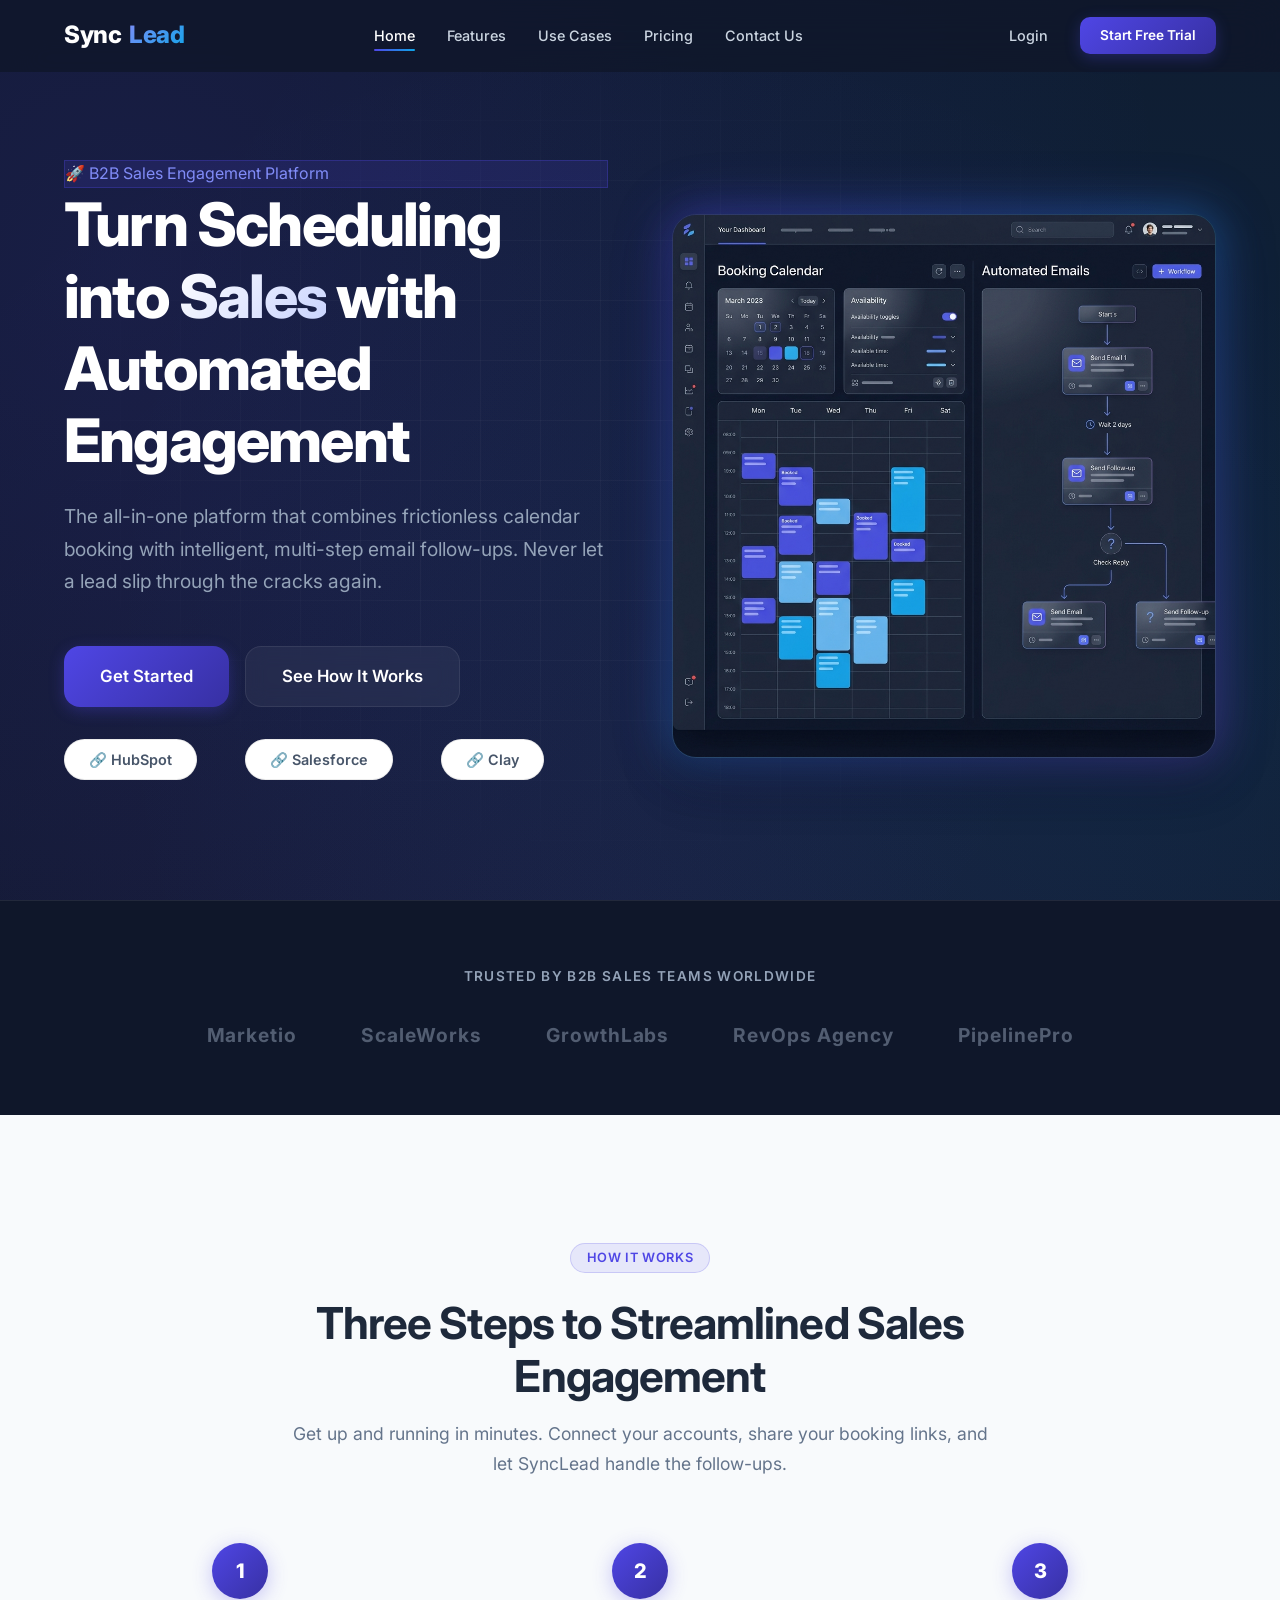
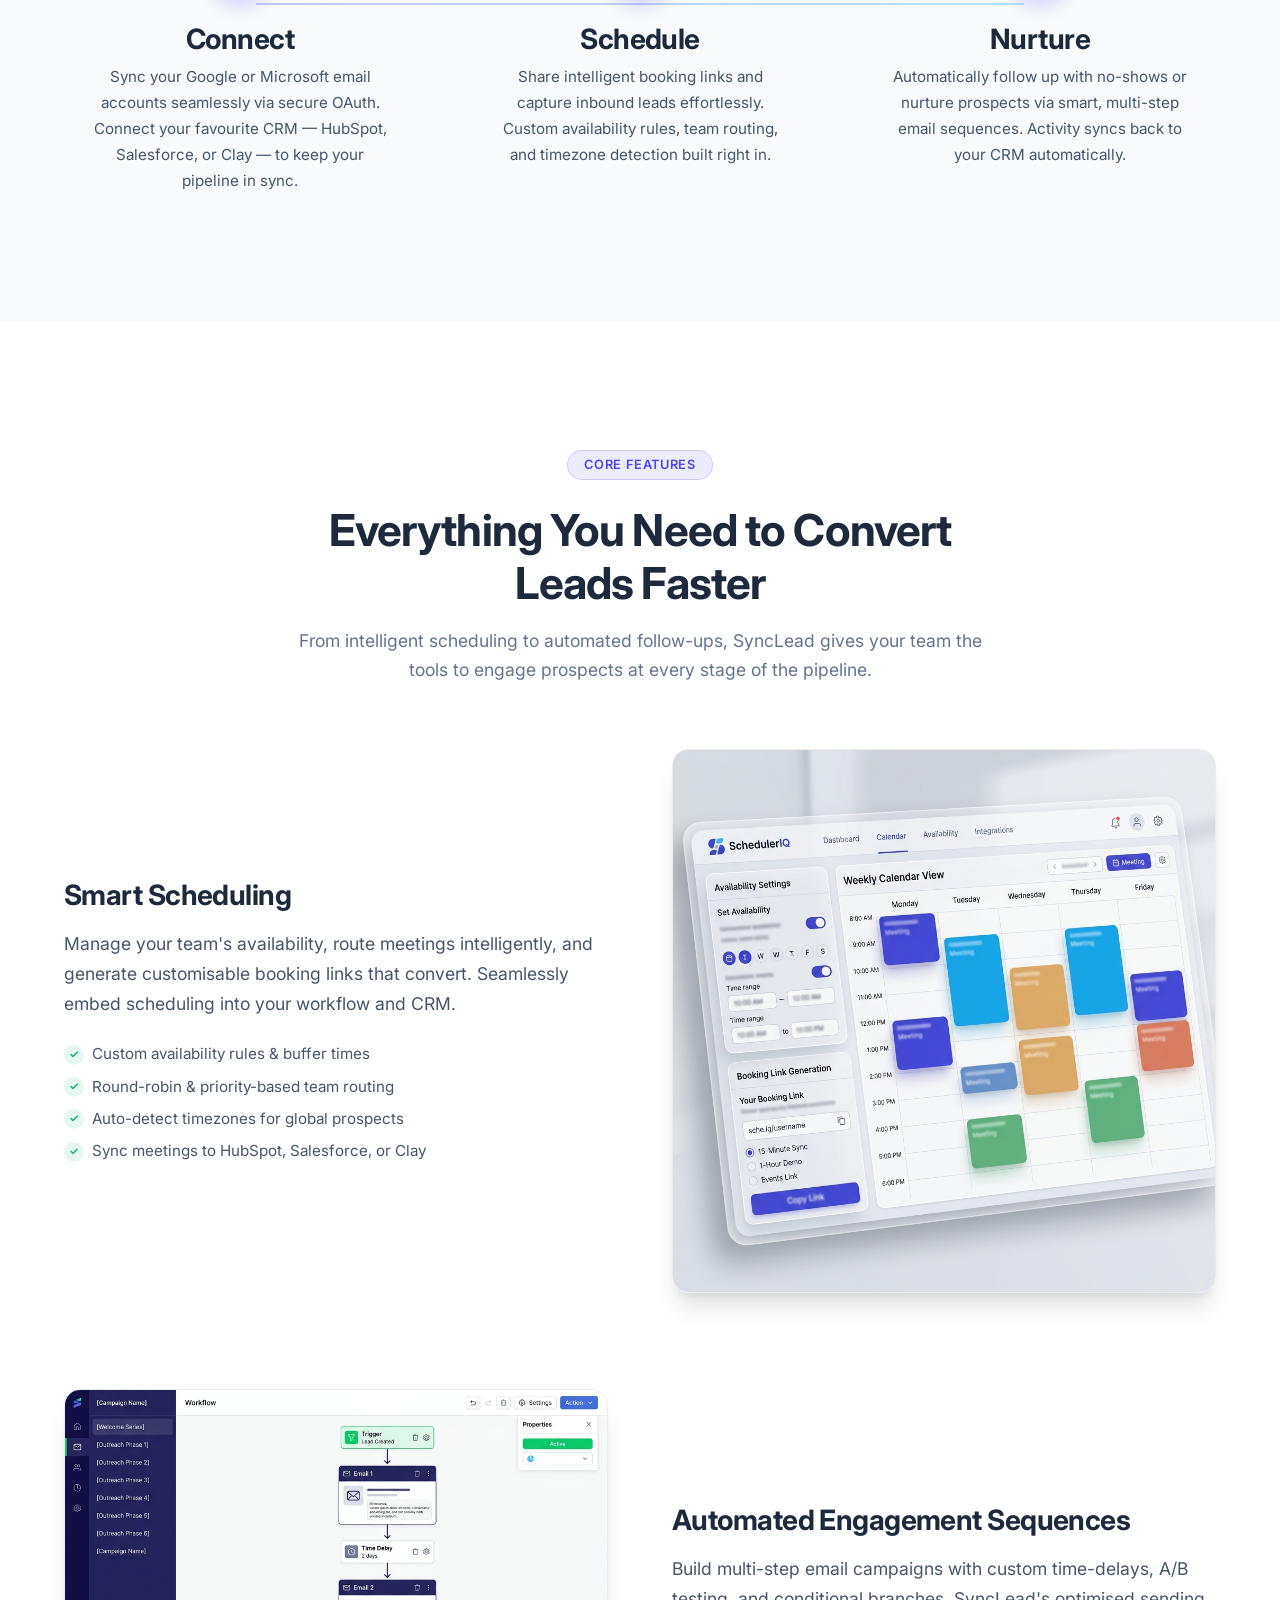
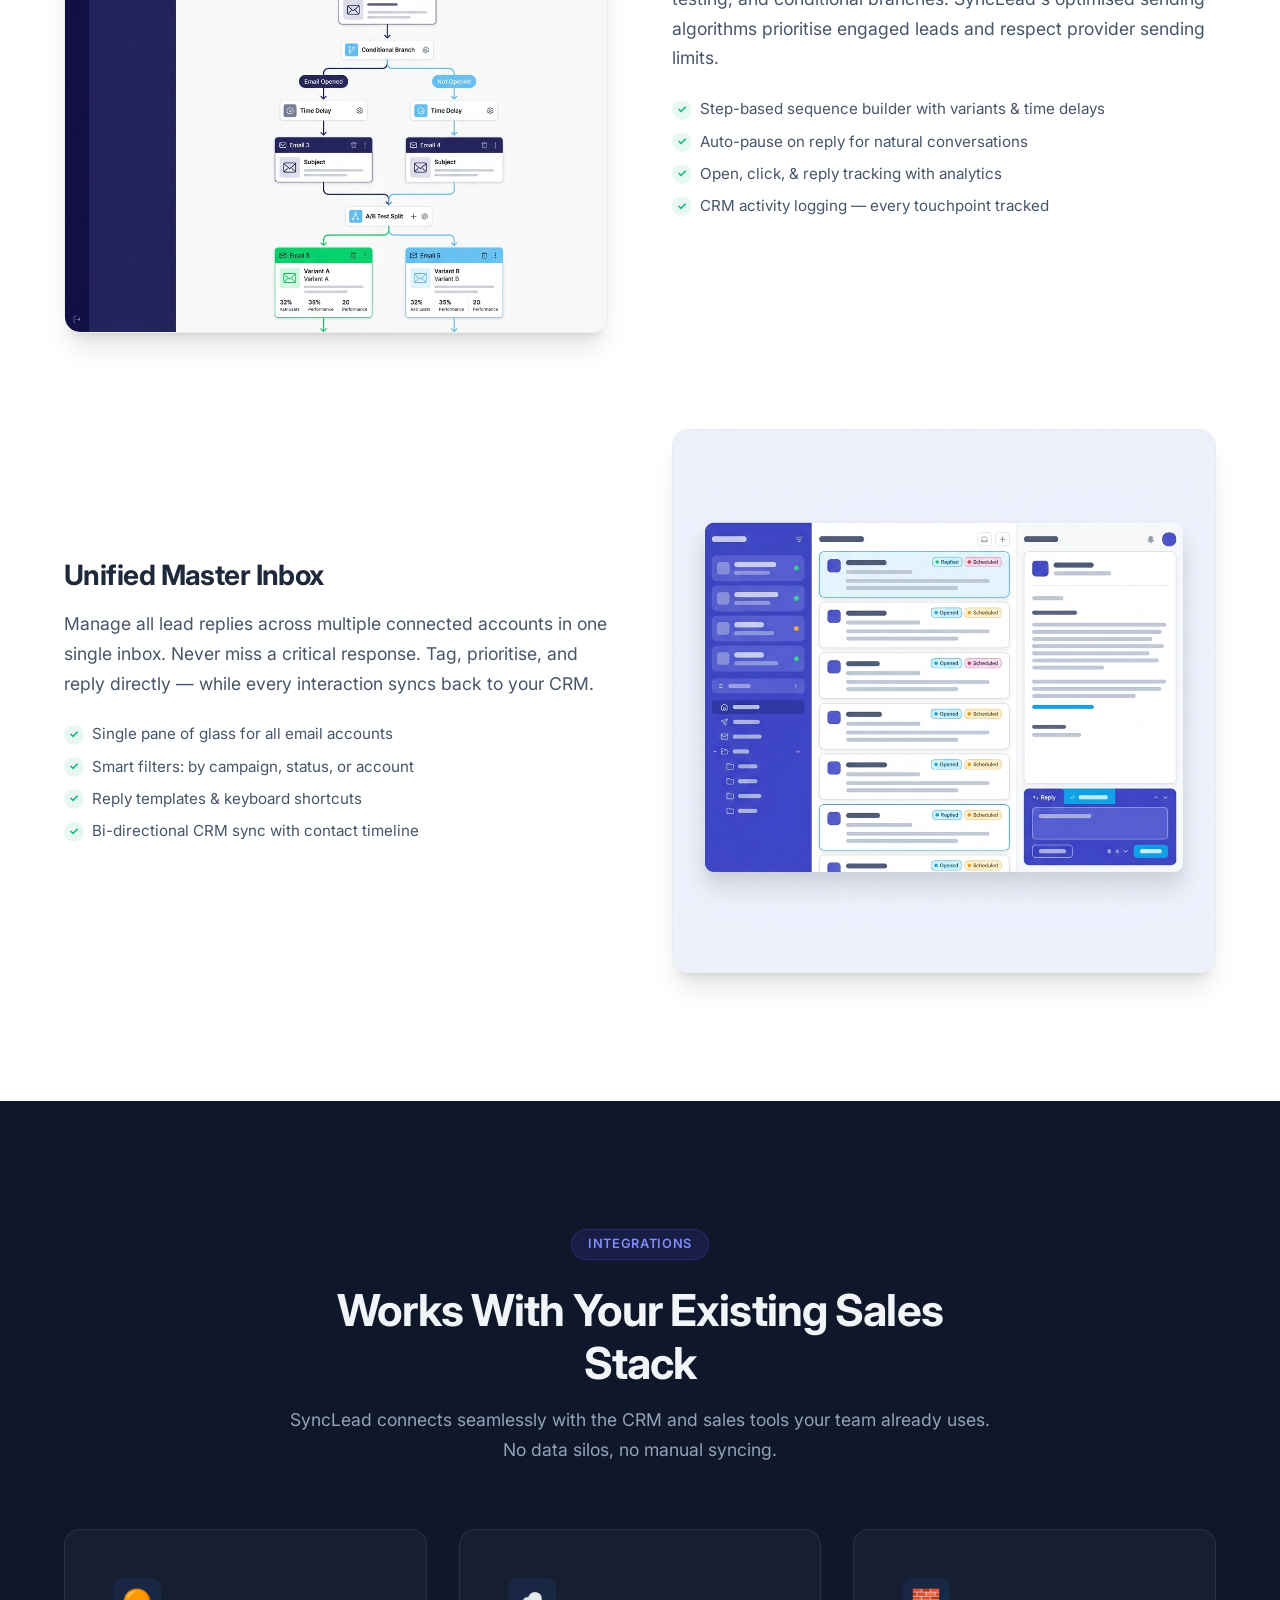
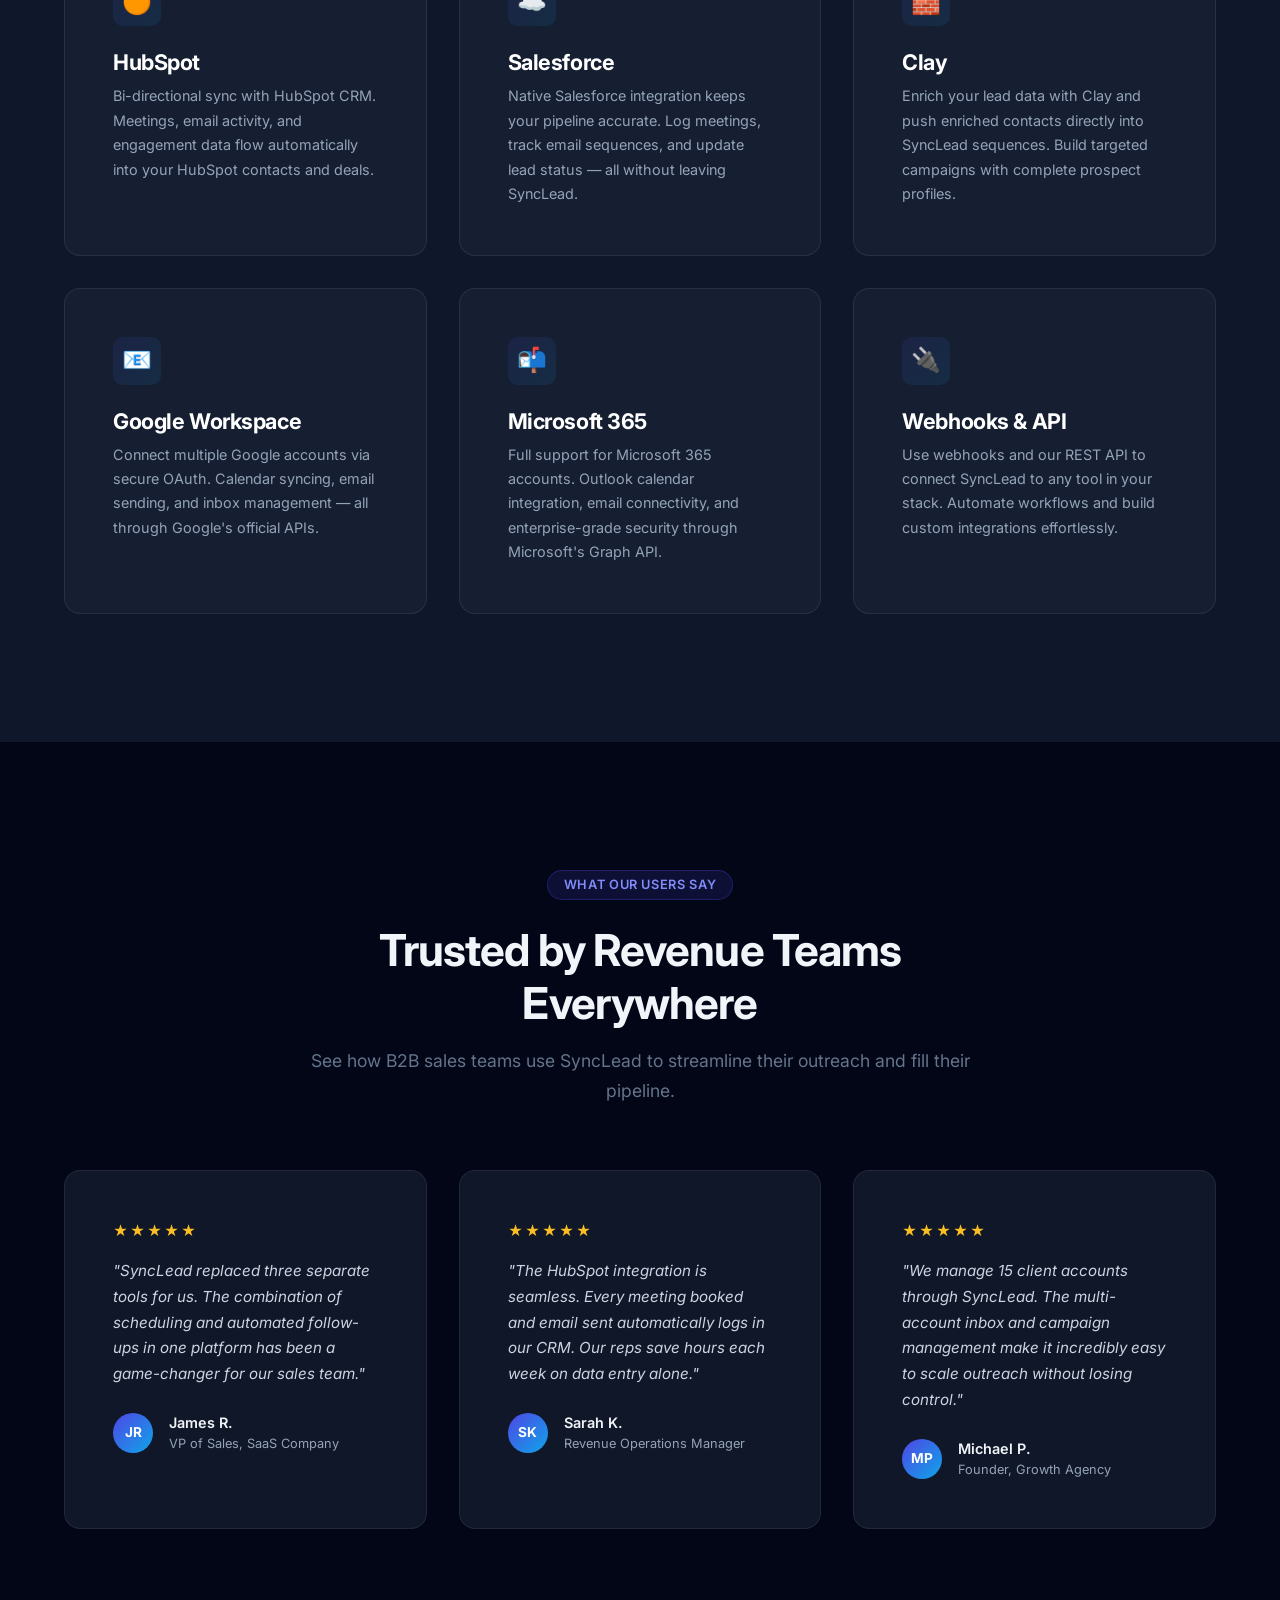
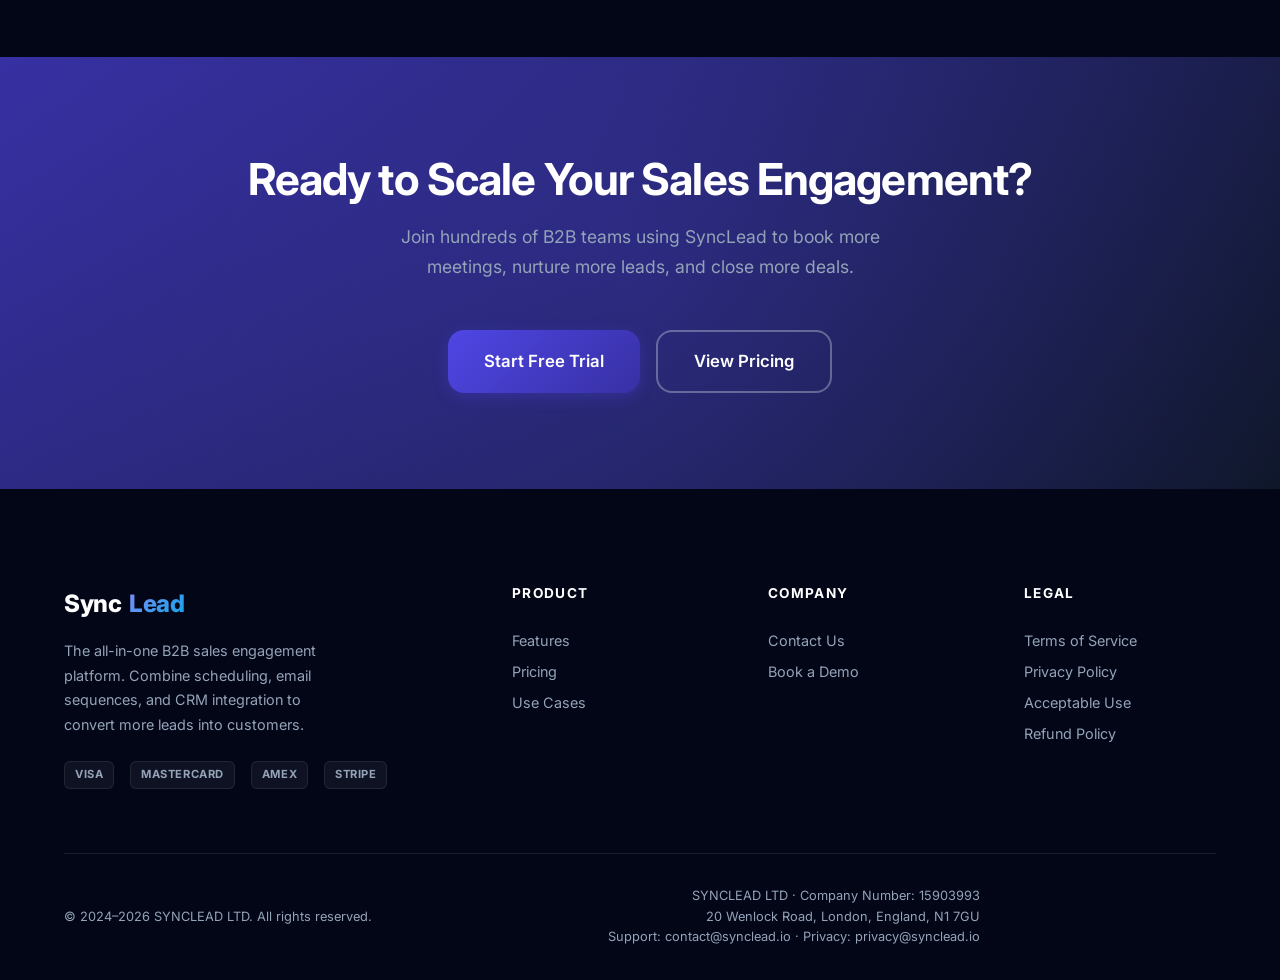
==== index.html @ 943e2d4a "Initial commit: Synclead website" ====
<!DOCTYPE html>
<html lang="en">
<head>
  <meta charset="UTF-8">
  <meta name="viewport" content="width=device-width, initial-scale=1.0">
  <title>SyncLead — Turn Scheduling into Sales with Automated Engagement</title>
  <meta name="description" content="The all-in-one B2B sales engagement platform that combines frictionless calendar booking with intelligent, multi-step email follow-ups. Integrates with HubSpot, Salesforce, and Clay.">
  <meta name="keywords" content="sales engagement, calendar scheduling, email sequences, CRM integration, B2B sales, lead nurturing, HubSpot, Salesforce, Clay">
  <meta name="author" content="SYNCLEAD LTD">
  <meta property="og:title" content="SyncLead — Turn Scheduling into Sales">
  <meta property="og:description" content="Combine frictionless calendar booking with intelligent, multi-step email follow-ups. Never let a lead slip through the cracks.">
  <meta property="og:type" content="website">
  <meta property="og:url" content="https://synclead.io">
  <link rel="canonical" href="https://synclead.io">
  <link rel="stylesheet" href="css/index.css">
</head>
<body>

  <!-- ═══════════════════ Navigation ═══════════════════ -->
  <nav class="navbar" id="navbar">
    <div class="container">
      <a href="index.html" class="nav-logo">Sync<span>Lead</span></a>

      <div class="nav-links" id="nav-links">
        <a href="index.html" class="active">Home</a>
        <a href="features/index.html">Features</a>
        <a href="use-cases/index.html">Use Cases</a>
        <a href="pricing/index.html">Pricing</a>
        <a href="contact/index.html">Contact Us</a>
      </div>

      <div class="nav-actions" id="nav-actions">
        <a href="https://calendly.com/mubashar_ali/mubashar" class="btn-login">Login</a>
        <a href="https://calendly.com/mubashar_ali/mubashar" class="btn btn-primary btn-sm">Start Free Trial</a>
      </div>

      <button class="nav-toggle" id="nav-toggle" aria-label="Toggle navigation">
        <span></span><span></span><span></span>
      </button>
    </div>
  </nav>

  <!-- ═══════════════════ Hero Section ═══════════════════ -->
  <section class="hero" id="hero">
    <div class="hero-bg">
      <div class="hero-grid"></div>
    </div>
    <div class="container">
      <div class="hero-content">
        <div class="hero-text">
          <div class="badge badge-primary-dark">🚀 B2B Sales Engagement Platform</div>
          <h1>Turn Scheduling into <span class="text-gradient-hero">Sales</span> with Automated Engagement</h1>
          <p class="hero-subtitle">The all-in-one platform that combines frictionless calendar booking with intelligent, multi-step email follow-ups. Never let a lead slip through the cracks again.</p>
          <div class="btn-group">
            <a href="https://calendly.com/mubashar_ali/mubashar" class="btn btn-primary btn-lg" id="cta-get-started">Get Started</a>
            <a href="features/index.html" class="btn btn-secondary btn-lg" id="cta-how-it-works">See How It Works</a>
          </div>
          <div class="integrations-bar" style="justify-content: flex-start; padding-top: var(--space-xl);">
            <span class="integration-badge">🔗 HubSpot</span>
            <span class="integration-badge">🔗 Salesforce</span>
            <span class="integration-badge">🔗 Clay</span>
          </div>
        </div>
        <div class="hero-image reveal">
          <img src="images/hero-dashboard.png" alt="SyncLead dashboard showing calendar scheduling and email sequence builder" width="600" height="400" loading="eager">
        </div>
      </div>
    </div>
  </section>

  <!-- ═══════════════════ Social Proof ═══════════════════ -->
  <section class="social-proof">
    <div class="container">
      <p>Trusted by B2B Sales Teams Worldwide</p>
      <div class="logo-grid">
        <span class="logo-placeholder">Marketio</span>
        <span class="logo-placeholder">ScaleWorks</span>
        <span class="logo-placeholder">GrowthLabs</span>
        <span class="logo-placeholder">RevOps Agency</span>
        <span class="logo-placeholder">PipelinePro</span>
      </div>
    </div>
  </section>

  <!-- ═══════════════════ How It Works ═══════════════════ -->
  <section class="section section-light" id="how-it-works">
    <div class="container">
      <div class="section-header reveal">
        <div class="badge badge-primary">How It Works</div>
        <h2>Three Steps to Streamlined Sales Engagement</h2>
        <p>Get up and running in minutes. Connect your accounts, share your booking links, and let SyncLead handle the follow-ups.</p>
      </div>

      <div class="steps-grid">
        <div class="step-card reveal reveal-delay-1">
          <div class="step-number">1</div>
          <h3>Connect</h3>
          <p>Sync your Google or Microsoft email accounts seamlessly via secure OAuth. Connect your favourite CRM — HubSpot, Salesforce, or Clay — to keep your pipeline in sync.</p>
        </div>
        <div class="step-card reveal reveal-delay-2">
          <div class="step-number">2</div>
          <h3>Schedule</h3>
          <p>Share intelligent booking links and capture inbound leads effortlessly. Custom availability rules, team routing, and timezone detection built right in.</p>
        </div>
        <div class="step-card reveal reveal-delay-3">
          <div class="step-number">3</div>
          <h3>Nurture</h3>
          <p>Automatically follow up with no-shows or nurture prospects via smart, multi-step email sequences. Activity syncs back to your CRM automatically.</p>
        </div>
      </div>
    </div>
  </section>

  <!-- ═══════════════════ Feature Highlights ═══════════════════ -->
  <section class="section" id="features">
    <div class="container">
      <div class="section-header reveal">
        <div class="badge badge-primary">Core Features</div>
        <h2>Everything You Need to Convert Leads Faster</h2>
        <p>From intelligent scheduling to automated follow-ups, SyncLead gives your team the tools to engage prospects at every stage of the pipeline.</p>
      </div>

      <!-- Feature 1: Smart Scheduling -->
      <div class="feature-row reveal">
        <div class="feature-text">
          <h3>Smart Scheduling</h3>
          <p>Manage your team's availability, route meetings intelligently, and generate customisable booking links that convert. Seamlessly embed scheduling into your workflow and CRM.</p>
          <ul class="feature-list">
            <li>Custom availability rules &amp; buffer times</li>
            <li>Round-robin &amp; priority-based team routing</li>
            <li>Auto-detect timezones for global prospects</li>
            <li>Sync meetings to HubSpot, Salesforce, or Clay</li>
          </ul>
        </div>
        <div class="feature-visual">
          <img src="images/feature-scheduling.png" alt="SyncLead scheduling interface with calendar and availability management" width="560" height="380" loading="lazy">
        </div>
      </div>

      <!-- Feature 2: Automated Sequences -->
      <div class="feature-row reverse reveal">
        <div class="feature-text">
          <h3>Automated Engagement Sequences</h3>
          <p>Build multi-step email campaigns with custom time-delays, A/B testing, and conditional branches. SyncLead's optimised sending algorithms prioritise engaged leads and respect provider sending limits.</p>
          <ul class="feature-list">
            <li>Step-based sequence builder with variants &amp; time delays</li>
            <li>Auto-pause on reply for natural conversations</li>
            <li>Open, click, &amp; reply tracking with analytics</li>
            <li>CRM activity logging — every touchpoint tracked</li>
          </ul>
        </div>
        <div class="feature-visual">
          <img src="images/feature-sequences.png" alt="SyncLead email sequence builder with multi-step campaigns and A/B testing" width="560" height="380" loading="lazy">
        </div>
      </div>

      <!-- Feature 3: Unified Master Inbox -->
      <div class="feature-row reveal">
        <div class="feature-text">
          <h3>Unified Master Inbox</h3>
          <p>Manage all lead replies across multiple connected accounts in one single inbox. Never miss a critical response. Tag, prioritise, and reply directly — while every interaction syncs back to your CRM.</p>
          <ul class="feature-list">
            <li>Single pane of glass for all email accounts</li>
            <li>Smart filters: by campaign, status, or account</li>
            <li>Reply templates &amp; keyboard shortcuts</li>
            <li>Bi-directional CRM sync with contact timeline</li>
          </ul>
        </div>
        <div class="feature-visual">
          <img src="images/feature-inbox.png" alt="SyncLead unified master inbox showing multi-account email management" width="560" height="380" loading="lazy">
        </div>
      </div>
    </div>
  </section>

  <!-- ═══════════════════ Integrations Section ═══════════════════ -->
  <section class="section section-dark" id="integrations">
    <div class="container">
      <div class="section-header reveal">
        <div class="badge badge-primary-dark">Integrations</div>
        <h2>Works With Your Existing Sales Stack</h2>
        <p>SyncLead connects seamlessly with the CRM and sales tools your team already uses. No data silos, no manual syncing.</p>
      </div>

      <div class="feature-grid">
        <div class="feature-card reveal reveal-delay-1">
          <div class="feature-card-icon">🟠</div>
          <h4>HubSpot</h4>
          <p>Bi-directional sync with HubSpot CRM. Meetings, email activity, and engagement data flow automatically into your HubSpot contacts and deals.</p>
        </div>
        <div class="feature-card reveal reveal-delay-2">
          <div class="feature-card-icon">☁️</div>
          <h4>Salesforce</h4>
          <p>Native Salesforce integration keeps your pipeline accurate. Log meetings, track email sequences, and update lead status — all without leaving SyncLead.</p>
        </div>
        <div class="feature-card reveal reveal-delay-3">
          <div class="feature-card-icon">🧱</div>
          <h4>Clay</h4>
          <p>Enrich your lead data with Clay and push enriched contacts directly into SyncLead sequences. Build targeted campaigns with complete prospect profiles.</p>
        </div>
      </div>

      <div class="feature-grid" style="margin-top: var(--space-xl);">
        <div class="feature-card reveal reveal-delay-1">
          <div class="feature-card-icon">📧</div>
          <h4>Google Workspace</h4>
          <p>Connect multiple Google accounts via secure OAuth. Calendar syncing, email sending, and inbox management — all through Google's official APIs.</p>
        </div>
        <div class="feature-card reveal reveal-delay-2">
          <div class="feature-card-icon">📬</div>
          <h4>Microsoft 365</h4>
          <p>Full support for Microsoft 365 accounts. Outlook calendar integration, email connectivity, and enterprise-grade security through Microsoft's Graph API.</p>
        </div>
        <div class="feature-card reveal reveal-delay-3">
          <div class="feature-card-icon">🔌</div>
          <h4>Webhooks &amp; API</h4>
          <p>Use webhooks and our REST API to connect SyncLead to any tool in your stack. Automate workflows and build custom integrations effortlessly.</p>
        </div>
      </div>
    </div>
  </section>

  <!-- ═══════════════════ Testimonials ═══════════════════ -->
  <section class="section section-darker" id="testimonials">
    <div class="container">
      <div class="section-header reveal">
        <div class="badge badge-primary-dark">What Our Users Say</div>
        <h2>Trusted by Revenue Teams Everywhere</h2>
        <p>See how B2B sales teams use SyncLead to streamline their outreach and fill their pipeline.</p>
      </div>

      <div class="testimonials-grid">
        <div class="testimonial-card reveal reveal-delay-1">
          <div class="testimonial-stars">★★★★★</div>
          <blockquote>"SyncLead replaced three separate tools for us. The combination of scheduling and automated follow-ups in one platform has been a game-changer for our sales team."</blockquote>
          <div class="testimonial-author">
            <div class="testimonial-avatar">JR</div>
            <div class="testimonial-author-info">
              <div class="name">James R.</div>
              <div class="role">VP of Sales, SaaS Company</div>
            </div>
          </div>
        </div>

        <div class="testimonial-card reveal reveal-delay-2">
          <div class="testimonial-stars">★★★★★</div>
          <blockquote>"The HubSpot integration is seamless. Every meeting booked and email sent automatically logs in our CRM. Our reps save hours each week on data entry alone."</blockquote>
          <div class="testimonial-author">
            <div class="testimonial-avatar">SK</div>
            <div class="testimonial-author-info">
              <div class="name">Sarah K.</div>
              <div class="role">Revenue Operations Manager</div>
            </div>
          </div>
        </div>

        <div class="testimonial-card reveal reveal-delay-3">
          <div class="testimonial-stars">★★★★★</div>
          <blockquote>"We manage 15 client accounts through SyncLead. The multi-account inbox and campaign management make it incredibly easy to scale outreach without losing control."</blockquote>
          <div class="testimonial-author">
            <div class="testimonial-avatar">MP</div>
            <div class="testimonial-author-info">
              <div class="name">Michael P.</div>
              <div class="role">Founder, Growth Agency</div>
            </div>
          </div>
        </div>
      </div>
    </div>
  </section>

  <!-- ═══════════════════ CTA Banner ═══════════════════ -->
  <section class="cta-banner" id="cta">
    <div class="container">
      <h2 class="reveal">Ready to Scale Your Sales Engagement?</h2>
      <p class="reveal">Join hundreds of B2B teams using SyncLead to book more meetings, nurture more leads, and close more deals.</p>
      <div class="btn-group reveal">
        <a href="https://calendly.com/mubashar_ali/mubashar" class="btn btn-primary btn-lg">Start Free Trial</a>
        <a href="pricing/index.html" class="btn btn-outline-light btn-lg">View Pricing</a>
      </div>
    </div>
  </section>

  <!-- ═══════════════════ Footer ═══════════════════ -->
  <footer class="footer" id="footer">
    <div class="container">
      <div class="footer-grid">
        <div class="footer-brand">
          <div class="nav-logo">Sync<span>Lead</span></div>
          <p>The all-in-one B2B sales engagement platform. Combine scheduling, email sequences, and CRM integration to convert more leads into customers.</p>
          <div class="payment-icons">
            <span class="payment-icon">Visa</span>
            <span class="payment-icon">Mastercard</span>
            <span class="payment-icon">Amex</span>
            <span class="payment-icon">Stripe</span>
          </div>
        </div>

        <div class="footer-column">
          <h4>Product</h4>
          <a href="features/index.html">Features</a>
          <a href="pricing/index.html">Pricing</a>
          <a href="use-cases/index.html">Use Cases</a>
        </div>

        <div class="footer-column">
          <h4>Company</h4>
          <a href="contact/index.html">Contact Us</a>
          <a href="https://calendly.com/mubashar_ali/mubashar">Book a Demo</a>
        </div>

        <div class="footer-column">
          <h4>Legal</h4>
          <a href="terms/index.html">Terms of Service</a>
          <a href="privacy/index.html">Privacy Policy</a>
          <a href="acceptable-use/index.html">Acceptable Use</a>
          <a href="refund/index.html">Refund Policy</a>
        </div>
      </div>

      <div class="footer-bottom">
        <p>&copy; 2024–2026 SYNCLEAD LTD. All rights reserved.</p>
        <div class="footer-legal">
          <p>SYNCLEAD LTD &middot; Company Number: 15903993<br>
          20 Wenlock Road, London, England, N1 7GU</p>
          <p>Support: <a href="mailto:contact@synclead.io">contact@synclead.io</a> &middot; Privacy: <a href="mailto:privacy@synclead.io">privacy@synclead.io</a></p>
        </div>
        <div class="payment-icons" style="visibility: hidden;">
          <!-- spacing balance -->
        </div>
      </div>
    </div>
  </footer>

  <script src="js/main.js"></script>
</body>
</html>
---- css/index.css ----
/* ================================================================
   SYNCLEAD.IO — Design System
   A clean, modern, enterprise-grade SaaS design system
   ================================================================ */

/* ── Google Font Import ───────────────────────────────────────── */
@import url('https://fonts.googleapis.com/css2?family=Inter:wght@300;400;500;600;700;800;900&display=swap');

/* ── CSS Custom Properties ────────────────────────────────────── */
:root {
  /* Brand Colors */
  --primary: #4F46E5;
  --primary-light: #818CF8;
  --primary-lighter: #C7D2FE;
  --primary-dark: #3730A3;
  --primary-darker: #312E81;
  --secondary: #0EA5E9;
  --secondary-light: #38BDF8;
  --secondary-dark: #0284C7;
  --accent: #8B5CF6;

  /* Backgrounds */
  --bg-dark: #0F172A;
  --bg-darker: #020617;
  --bg-medium: #1E293B;
  --bg-light: #F8FAFC;
  --bg-white: #FFFFFF;
  --bg-card-dark: rgba(30, 41, 59, 0.5);
  --bg-glass: rgba(255, 255, 255, 0.05);

  /* Text */
  --text-white: #FFFFFF;
  --text-primary: #F1F5F9;
  --text-secondary: #CBD5E1;
  --text-muted: #94A3B8;
  --text-dark: #1E293B;
  --text-dark-secondary: #475569;
  --text-dark-muted: #64748B;

  /* Status */
  --success: #10B981;
  --warning: #F59E0B;
  --error: #EF4444;

  /* Borders */
  --border-dark: rgba(255, 255, 255, 0.08);
  --border-light: rgba(0, 0, 0, 0.08);
  --border-primary: rgba(79, 70, 229, 0.3);

  /* Shadows */
  --shadow-sm: 0 1px 2px rgba(0, 0, 0, 0.05);
  --shadow-md: 0 4px 6px -1px rgba(0, 0, 0, 0.1), 0 2px 4px -2px rgba(0, 0, 0, 0.1);
  --shadow-lg: 0 10px 15px -3px rgba(0, 0, 0, 0.1), 0 4px 6px -4px rgba(0, 0, 0, 0.1);
  --shadow-xl: 0 20px 25px -5px rgba(0, 0, 0, 0.1), 0 8px 10px -6px rgba(0, 0, 0, 0.1);
  --shadow-glow: 0 0 40px rgba(79, 70, 229, 0.15);
  --shadow-glow-strong: 0 0 60px rgba(79, 70, 229, 0.25);

  /* Spacing */
  --space-xs: 0.25rem;
  --space-sm: 0.5rem;
  --space-md: 1rem;
  --space-lg: 1.5rem;
  --space-xl: 2rem;
  --space-2xl: 3rem;
  --space-3xl: 4rem;
  --space-4xl: 6rem;
  --space-5xl: 8rem;

  /* Radii */
  --radius-sm: 6px;
  --radius-md: 10px;
  --radius-lg: 16px;
  --radius-xl: 24px;
  --radius-full: 9999px;

  /* Transitions */
  --ease-out: cubic-bezier(0.16, 1, 0.3, 1);
  --ease-bounce: cubic-bezier(0.34, 1.56, 0.64, 1);
  --transition-fast: 150ms var(--ease-out);
  --transition-base: 250ms var(--ease-out);
  --transition-slow: 400ms var(--ease-out);

  /* Layout */
  --container-max: 1200px;
  --container-wide: 1400px;
  --nav-height: 72px;
}

/* ── CSS Reset & Base ─────────────────────────────────────────── */
*,
*::before,
*::after {
  margin: 0;
  padding: 0;
  box-sizing: border-box;
}

html {
  scroll-behavior: smooth;
  font-size: 16px;
  -webkit-text-size-adjust: 100%;
}

body {
  font-family: 'Inter', -apple-system, BlinkMacSystemFont, 'Segoe UI', Roboto, sans-serif;
  font-weight: 400;
  line-height: 1.6;
  color: var(--text-dark);
  background-color: var(--bg-white);
  overflow-x: hidden;
  -webkit-font-smoothing: antialiased;
  -moz-osx-font-smoothing: grayscale;
}

img {
  max-width: 100%;
  height: auto;
  display: block;
}

a {
  text-decoration: none;
  color: inherit;
  transition: color var(--transition-fast);
}

ul, ol {
  list-style: none;
}

button, input, textarea, select {
  font-family: inherit;
  font-size: inherit;
  border: none;
  outline: none;
  background: none;
}

button {
  cursor: pointer;
}

/* ── Typography ───────────────────────────────────────────────── */
h1, h2, h3, h4, h5, h6 {
  font-weight: 700;
  line-height: 1.2;
  letter-spacing: -0.02em;
}

h1 {
  font-size: clamp(2.25rem, 5vw, 3.75rem);
  font-weight: 800;
  letter-spacing: -0.03em;
}

h2 {
  font-size: clamp(1.75rem, 4vw, 2.75rem);
}

h3 {
  font-size: clamp(1.25rem, 2.5vw, 1.75rem);
}

h4 {
  font-size: clamp(1.1rem, 2vw, 1.35rem);
}

p {
  font-size: clamp(0.95rem, 1.5vw, 1.1rem);
  color: var(--text-dark-secondary);
  line-height: 1.7;
}

.text-gradient {
  background: linear-gradient(135deg, var(--primary-light), var(--secondary));
  -webkit-background-clip: text;
  -webkit-text-fill-color: transparent;
  background-clip: text;
}

.text-gradient-hero {
  background: linear-gradient(135deg, var(--text-white), var(--primary-lighter));
  -webkit-background-clip: text;
  -webkit-text-fill-color: transparent;
  background-clip: text;
}

/* ── Layout Utilities ─────────────────────────────────────────── */
.container {
  width: 100%;
  max-width: var(--container-max);
  margin: 0 auto;
  padding: 0 var(--space-lg);
}

.container-wide {
  max-width: var(--container-wide);
}

.section {
  padding: var(--space-5xl) 0;
}

.section-sm {
  padding: var(--space-3xl) 0;
}

.section-dark {
  background-color: var(--bg-dark);
  color: var(--text-primary);
}

.section-darker {
  background-color: var(--bg-darker);
  color: var(--text-primary);
}

.section-light {
  background-color: var(--bg-light);
}

.section-header {
  text-align: center;
  max-width: 700px;
  margin: 0 auto var(--space-3xl);
}

.section-header .badge {
  display: inline-flex;
  align-items: center;
  gap: var(--space-sm);
  padding: var(--space-xs) var(--space-md);
  border-radius: var(--radius-full);
  font-size: 0.8rem;
  font-weight: 600;
  text-transform: uppercase;
  letter-spacing: 0.05em;
  margin-bottom: var(--space-lg);
}

.badge-primary {
  background: rgba(79, 70, 229, 0.1);
  color: var(--primary);
  border: 1px solid rgba(79, 70, 229, 0.2);
}

.badge-primary-dark {
  background: rgba(79, 70, 229, 0.15);
  color: var(--primary-light);
  border: 1px solid rgba(79, 70, 229, 0.3);
}

.section-header h2 {
  margin-bottom: var(--space-md);
}

.section-header p {
  color: var(--text-dark-muted);
  font-size: 1.1rem;
}

.section-dark .section-header p {
  color: var(--text-muted);
}

/* ── Buttons ──────────────────────────────────────────────────── */
.btn {
  display: inline-flex;
  align-items: center;
  justify-content: center;
  gap: var(--space-sm);
  padding: 0.75rem 1.75rem;
  font-weight: 600;
  font-size: 0.95rem;
  border-radius: var(--radius-md);
  transition: all var(--transition-base);
  white-space: nowrap;
  position: relative;
  overflow: hidden;
}

.btn-primary {
  background: linear-gradient(135deg, var(--primary), var(--primary-dark));
  color: var(--text-white);
  box-shadow: 0 4px 15px rgba(79, 70, 229, 0.3);
}

.btn-primary:hover {
  transform: translateY(-2px);
  box-shadow: 0 8px 25px rgba(79, 70, 229, 0.4);
  background: linear-gradient(135deg, var(--primary-light), var(--primary));
}

.btn-secondary {
  background: var(--bg-glass);
  color: var(--text-white);
  border: 1px solid var(--border-dark);
  backdrop-filter: blur(10px);
}

.btn-secondary:hover {
  background: rgba(255, 255, 255, 0.1);
  border-color: rgba(255, 255, 255, 0.2);
  transform: translateY(-2px);
}

.btn-outline {
  background: transparent;
  color: var(--primary);
  border: 2px solid var(--primary);
}

.btn-outline:hover {
  background: var(--primary);
  color: var(--text-white);
  transform: translateY(-2px);
}

.btn-outline-light {
  background: transparent;
  color: var(--text-white);
  border: 2px solid rgba(255, 255, 255, 0.3);
}

.btn-outline-light:hover {
  background: rgba(255, 255, 255, 0.1);
  border-color: rgba(255, 255, 255, 0.5);
  transform: translateY(-2px);
}

.btn-lg {
  padding: 1rem 2.25rem;
  font-size: 1.05rem;
  border-radius: var(--radius-lg);
}

.btn-sm {
  padding: 0.5rem 1.25rem;
  font-size: 0.85rem;
}

.btn-group {
  display: flex;
  gap: var(--space-md);
  flex-wrap: wrap;
}

/* ── Navigation ───────────────────────────────────────────────── */
.navbar {
  position: fixed;
  top: 0;
  left: 0;
  right: 0;
  height: var(--nav-height);
  z-index: 1000;
  transition: all var(--transition-base);
  background: rgba(15, 23, 42, 0.8);
  backdrop-filter: blur(20px);
  border-bottom: 1px solid transparent;
}

.navbar.scrolled {
  background: rgba(15, 23, 42, 0.95);
  border-bottom-color: var(--border-dark);
  box-shadow: 0 4px 30px rgba(0, 0, 0, 0.2);
}

.navbar .container {
  display: flex;
  align-items: center;
  justify-content: space-between;
  height: 100%;
}

.nav-logo {
  font-size: 1.5rem;
  font-weight: 800;
  color: var(--text-white);
  letter-spacing: -0.02em;
  display: flex;
  align-items: center;
  gap: var(--space-sm);
}

.nav-logo span {
  background: linear-gradient(135deg, var(--primary-light), var(--secondary));
  -webkit-background-clip: text;
  -webkit-text-fill-color: transparent;
  background-clip: text;
}

.nav-links {
  display: flex;
  align-items: center;
  gap: var(--space-xl);
}

.nav-links a {
  color: var(--text-secondary);
  font-weight: 500;
  font-size: 0.9rem;
  transition: color var(--transition-fast);
  position: relative;
}

.nav-links a:hover,
.nav-links a.active {
  color: var(--text-white);
}

.nav-links a::after {
  content: '';
  position: absolute;
  bottom: -4px;
  left: 0;
  width: 0;
  height: 2px;
  background: linear-gradient(90deg, var(--primary), var(--secondary));
  border-radius: 1px;
  transition: width var(--transition-base);
}

.nav-links a:hover::after,
.nav-links a.active::after {
  width: 100%;
}

.nav-actions {
  display: flex;
  align-items: center;
  gap: var(--space-md);
}

.nav-actions .btn-login {
  color: var(--text-secondary);
  font-weight: 500;
  font-size: 0.9rem;
  padding: 0.5rem 1rem;
}

.nav-actions .btn-login:hover {
  color: var(--text-white);
}

/* Mobile hamburger */
.nav-toggle {
  display: none;
  flex-direction: column;
  gap: 5px;
  cursor: pointer;
  padding: 5px;
  z-index: 1001;
}

.nav-toggle span {
  display: block;
  width: 24px;
  height: 2px;
  background: var(--text-white);
  border-radius: 2px;
  transition: all var(--transition-base);
}

.nav-toggle.active span:nth-child(1) {
  transform: rotate(45deg) translate(5px, 5px);
}

.nav-toggle.active span:nth-child(2) {
  opacity: 0;
}

.nav-toggle.active span:nth-child(3) {
  transform: rotate(-45deg) translate(5px, -5px);
}

/* ── Hero Section ─────────────────────────────────────────────── */
.hero {
  position: relative;
  min-height: 100vh;
  display: flex;
  align-items: center;
  background: var(--bg-dark);
  overflow: hidden;
  padding-top: var(--nav-height);
}

.hero-bg {
  position: absolute;
  inset: 0;
  overflow: hidden;
}

.hero-bg::before {
  content: '';
  position: absolute;
  top: -50%;
  left: -50%;
  width: 200%;
  height: 200%;
  background: radial-gradient(circle at 30% 40%, rgba(79, 70, 229, 0.15) 0%, transparent 50%),
              radial-gradient(circle at 70% 60%, rgba(14, 165, 233, 0.1) 0%, transparent 50%),
              radial-gradient(circle at 50% 80%, rgba(139, 92, 246, 0.08) 0%, transparent 50%);
  animation: heroBgFloat 20s ease-in-out infinite;
}

@keyframes heroBgFloat {
  0%, 100% { transform: translate(0, 0) rotate(0deg); }
  33% { transform: translate(2%, 1%) rotate(1deg); }
  66% { transform: translate(-1%, -2%) rotate(-1deg); }
}

.hero-grid {
  position: absolute;
  inset: 0;
  background-image:
    linear-gradient(rgba(255, 255, 255, 0.03) 1px, transparent 1px),
    linear-gradient(90deg, rgba(255, 255, 255, 0.03) 1px, transparent 1px);
  background-size: 60px 60px;
  mask-image: radial-gradient(ellipse at center, black 30%, transparent 70%);
}

.hero .container {
  position: relative;
  z-index: 1;
}

.hero-content {
  display: grid;
  grid-template-columns: 1fr 1fr;
  gap: var(--space-3xl);
  align-items: center;
  padding: var(--space-3xl) 0;
}

.hero-text {
  max-width: 560px;
}

.hero-text h1 {
  color: var(--text-white);
  margin-bottom: var(--space-lg);
}

.hero-text .hero-subtitle {
  font-size: clamp(1.05rem, 1.8vw, 1.2rem);
  color: var(--text-muted);
  margin-bottom: var(--space-2xl);
  line-height: 1.7;
}

.hero-image {
  position: relative;
}

.hero-image img {
  border-radius: var(--radius-xl);
  box-shadow: var(--shadow-glow-strong), 0 25px 50px rgba(0, 0, 0, 0.3);
  border: 1px solid var(--border-dark);
}

.hero-image::before {
  content: '';
  position: absolute;
  inset: -2px;
  background: linear-gradient(135deg, var(--primary), var(--secondary), var(--accent));
  border-radius: calc(var(--radius-xl) + 2px);
  opacity: 0.3;
  z-index: -1;
  filter: blur(20px);
}

/* ── Page Header (for subpages) ───────────────────────────────── */
.page-header {
  background: var(--bg-dark);
  padding: calc(var(--nav-height) + var(--space-4xl)) 0 var(--space-4xl);
  text-align: center;
  position: relative;
  overflow: hidden;
}

.page-header::before {
  content: '';
  position: absolute;
  top: 0;
  left: 50%;
  transform: translateX(-50%);
  width: 800px;
  height: 800px;
  background: radial-gradient(circle, rgba(79, 70, 229, 0.12) 0%, transparent 70%);
  pointer-events: none;
}

.page-header h1 {
  color: var(--text-white);
  margin-bottom: var(--space-md);
  position: relative;
}

.page-header p {
  color: var(--text-muted);
  font-size: 1.15rem;
  max-width: 600px;
  margin: 0 auto;
  position: relative;
}

/* ── Social Proof / Logo Bar ──────────────────────────────────── */
.social-proof {
  padding: var(--space-3xl) 0;
  background: var(--bg-dark);
  border-top: 1px solid var(--border-dark);
}

.social-proof p {
  text-align: center;
  color: var(--text-muted);
  font-size: 0.85rem;
  text-transform: uppercase;
  letter-spacing: 0.1em;
  font-weight: 600;
  margin-bottom: var(--space-xl);
}

.logo-grid {
  display: flex;
  align-items: center;
  justify-content: center;
  gap: var(--space-3xl);
  flex-wrap: wrap;
  opacity: 0.5;
}

.logo-grid .logo-placeholder {
  font-size: 1.2rem;
  font-weight: 700;
  color: var(--text-muted);
  letter-spacing: 0.05em;
}

/* ── How It Works (Steps) ─────────────────────────────────────── */
.steps-grid {
  display: grid;
  grid-template-columns: repeat(3, 1fr);
  gap: var(--space-2xl);
  position: relative;
}

.steps-grid::before {
  content: '';
  position: absolute;
  top: 60px;
  left: 16.67%;
  right: 16.67%;
  height: 2px;
  background: linear-gradient(90deg, var(--primary), var(--secondary));
  opacity: 0.3;
}

.step-card {
  text-align: center;
  position: relative;
}

.step-number {
  width: 56px;
  height: 56px;
  border-radius: var(--radius-full);
  background: linear-gradient(135deg, var(--primary), var(--primary-dark));
  color: var(--text-white);
  font-size: 1.25rem;
  font-weight: 800;
  display: flex;
  align-items: center;
  justify-content: center;
  margin: 0 auto var(--space-lg);
  box-shadow: 0 4px 20px rgba(79, 70, 229, 0.3);
  position: relative;
  z-index: 1;
}

.step-card h3 {
  margin-bottom: var(--space-sm);
}

.step-card p {
  font-size: 0.95rem;
  max-width: 300px;
  margin: 0 auto;
}

/* ── Feature Cards (Zig-Zag) ──────────────────────────────────── */
.feature-row {
  display: grid;
  grid-template-columns: 1fr 1fr;
  gap: var(--space-3xl);
  align-items: center;
  margin-bottom: var(--space-4xl);
}

.feature-row:last-child {
  margin-bottom: 0;
}

.feature-row.reverse .feature-text {
  order: 2;
}

.feature-row.reverse .feature-visual {
  order: 1;
}

.feature-text h3 {
  margin-bottom: var(--space-md);
  color: var(--text-dark);
}

.feature-text p {
  margin-bottom: var(--space-lg);
}

.feature-text .feature-list {
  display: flex;
  flex-direction: column;
  gap: var(--space-sm);
}

.feature-text .feature-list li {
  display: flex;
  align-items: center;
  gap: var(--space-sm);
  color: var(--text-dark-secondary);
  font-size: 0.95rem;
}

.feature-text .feature-list li::before {
  content: '✓';
  display: inline-flex;
  align-items: center;
  justify-content: center;
  width: 20px;
  height: 20px;
  border-radius: var(--radius-full);
  background: rgba(16, 185, 129, 0.1);
  color: var(--success);
  font-size: 0.7rem;
  font-weight: 700;
  flex-shrink: 0;
}

.feature-visual img {
  border-radius: var(--radius-lg);
  box-shadow: var(--shadow-xl);
  border: 1px solid var(--border-light);
}

/* Dark section feature rows */
.section-dark .feature-text h3 {
  color: var(--text-white);
}

.section-dark .feature-text p {
  color: var(--text-muted);
}

.section-dark .feature-text .feature-list li {
  color: var(--text-secondary);
}

.section-dark .feature-visual img {
  border-color: var(--border-dark);
  box-shadow: var(--shadow-glow);
}

/* ── Feature Grid Cards ───────────────────────────────────────── */
.feature-grid {
  display: grid;
  grid-template-columns: repeat(3, 1fr);
  gap: var(--space-xl);
}

.feature-card {
  background: var(--bg-white);
  border: 1px solid var(--border-light);
  border-radius: var(--radius-lg);
  padding: var(--space-2xl);
  transition: all var(--transition-base);
  position: relative;
  overflow: hidden;
}

.feature-card::before {
  content: '';
  position: absolute;
  top: 0;
  left: 0;
  right: 0;
  height: 3px;
  background: linear-gradient(90deg, var(--primary), var(--secondary));
  opacity: 0;
  transition: opacity var(--transition-base);
}

.feature-card:hover {
  transform: translateY(-4px);
  box-shadow: var(--shadow-xl);
  border-color: var(--border-primary);
}

.feature-card:hover::before {
  opacity: 1;
}

.feature-card-icon {
  width: 48px;
  height: 48px;
  border-radius: var(--radius-md);
  background: linear-gradient(135deg, rgba(79, 70, 229, 0.1), rgba(14, 165, 233, 0.1));
  display: flex;
  align-items: center;
  justify-content: center;
  font-size: 1.5rem;
  margin-bottom: var(--space-lg);
}

.feature-card h4 {
  margin-bottom: var(--space-sm);
  color: var(--text-dark);
}

.feature-card p {
  font-size: 0.9rem;
  color: var(--text-dark-muted);
}

/* Dark feature cards */
.section-dark .feature-card {
  background: var(--bg-card-dark);
  border-color: var(--border-dark);
}

.section-dark .feature-card:hover {
  border-color: var(--border-primary);
  box-shadow: var(--shadow-glow);
}

.section-dark .feature-card h4 {
  color: var(--text-white);
}

.section-dark .feature-card p {
  color: var(--text-muted);
}

/* ── Pricing Cards ────────────────────────────────────────────── */
.pricing-grid {
  display: grid;
  grid-template-columns: repeat(3, 1fr);
  gap: var(--space-xl);
  align-items: start;
}

.pricing-card {
  background: var(--bg-white);
  border: 1px solid var(--border-light);
  border-radius: var(--radius-xl);
  padding: var(--space-2xl);
  transition: all var(--transition-base);
  position: relative;
}

.pricing-card.featured {
  border-color: var(--primary);
  box-shadow: var(--shadow-glow), var(--shadow-xl);
  transform: scale(1.05);
  z-index: 1;
}

.pricing-card.featured::before {
  content: '';
  position: absolute;
  top: 0;
  left: 0;
  right: 0;
  height: 4px;
  background: linear-gradient(90deg, var(--primary), var(--secondary));
  border-radius: var(--radius-xl) var(--radius-xl) 0 0;
}

.pricing-badge {
  display: inline-block;
  background: linear-gradient(135deg, var(--primary), var(--secondary));
  color: var(--text-white);
  font-size: 0.75rem;
  font-weight: 700;
  padding: 4px 12px;
  border-radius: var(--radius-full);
  text-transform: uppercase;
  letter-spacing: 0.05em;
  margin-bottom: var(--space-md);
}

.pricing-card h3 {
  font-size: 1.35rem;
  margin-bottom: var(--space-sm);
}

.pricing-card .price {
  display: flex;
  align-items: baseline;
  gap: var(--space-xs);
  margin-bottom: var(--space-md);
}

.pricing-card .price .amount {
  font-size: 3rem;
  font-weight: 800;
  color: var(--text-dark);
  letter-spacing: -0.02em;
}

.pricing-card .price .period {
  color: var(--text-dark-muted);
  font-size: 0.95rem;
}

.pricing-card .price .currency {
  font-size: 1.5rem;
  font-weight: 700;
  color: var(--text-dark);
  align-self: flex-start;
  margin-top: 8px;
}

.pricing-card .description {
  color: var(--text-dark-muted);
  font-size: 0.9rem;
  margin-bottom: var(--space-xl);
  padding-bottom: var(--space-xl);
  border-bottom: 1px solid var(--border-light);
}

.pricing-features {
  display: flex;
  flex-direction: column;
  gap: var(--space-sm);
  margin-bottom: var(--space-xl);
}

.pricing-features li {
  display: flex;
  align-items: center;
  gap: var(--space-sm);
  font-size: 0.9rem;
  color: var(--text-dark-secondary);
}

.pricing-features li .check {
  color: var(--success);
  font-weight: 700;
  flex-shrink: 0;
}

.pricing-card:hover {
  transform: translateY(-4px);
  box-shadow: var(--shadow-xl);
}

.pricing-card.featured:hover {
  transform: scale(1.05) translateY(-4px);
}

/* ── FAQ Accordion ────────────────────────────────────────────── */
.faq-list {
  max-width: 800px;
  margin: 0 auto;
  display: flex;
  flex-direction: column;
  gap: var(--space-md);
}

.faq-item {
  border: 1px solid var(--border-light);
  border-radius: var(--radius-md);
  overflow: hidden;
  transition: all var(--transition-base);
}

.faq-item:hover {
  border-color: var(--border-primary);
}

.faq-question {
  display: flex;
  align-items: center;
  justify-content: space-between;
  padding: var(--space-lg) var(--space-xl);
  cursor: pointer;
  font-weight: 600;
  color: var(--text-dark);
  width: 100%;
  text-align: left;
  font-size: 1rem;
  transition: color var(--transition-fast);
}

.faq-question:hover {
  color: var(--primary);
}

.faq-icon {
  font-size: 1.25rem;
  transition: transform var(--transition-base);
  color: var(--primary);
  flex-shrink: 0;
}

.faq-item.active .faq-icon {
  transform: rotate(45deg);
}

.faq-answer {
  max-height: 0;
  overflow: hidden;
  transition: max-height var(--transition-slow);
}

.faq-answer-inner {
  padding: 0 var(--space-xl) var(--space-lg);
  color: var(--text-dark-muted);
  font-size: 0.95rem;
  line-height: 1.7;
}

.faq-item.active .faq-answer {
  max-height: 500px;
}

/* ── Contact Form ─────────────────────────────────────────────── */
.contact-grid {
  display: grid;
  grid-template-columns: 1fr 1fr;
  gap: var(--space-3xl);
}

.contact-form {
  display: flex;
  flex-direction: column;
  gap: var(--space-lg);
}

.form-group {
  display: flex;
  flex-direction: column;
  gap: var(--space-sm);
}

.form-group label {
  font-weight: 600;
  font-size: 0.9rem;
  color: var(--text-dark);
}

.form-group input,
.form-group textarea,
.form-group select {
  padding: 0.75rem 1rem;
  border: 1px solid #E2E8F0;
  border-radius: var(--radius-md);
  font-size: 0.95rem;
  color: var(--text-dark);
  background: var(--bg-white);
  transition: all var(--transition-fast);
}

.form-group input:focus,
.form-group textarea:focus,
.form-group select:focus {
  border-color: var(--primary);
  box-shadow: 0 0 0 3px rgba(79, 70, 229, 0.1);
}

.form-group textarea {
  resize: vertical;
  min-height: 120px;
}

.contact-info-card {
  background: var(--bg-light);
  border-radius: var(--radius-xl);
  padding: var(--space-2xl);
}

.contact-info-item {
  display: flex;
  gap: var(--space-md);
  margin-bottom: var(--space-xl);
}

.contact-info-item:last-child {
  margin-bottom: 0;
}

.contact-info-icon {
  width: 44px;
  height: 44px;
  border-radius: var(--radius-md);
  background: linear-gradient(135deg, rgba(79, 70, 229, 0.1), rgba(14, 165, 233, 0.1));
  display: flex;
  align-items: center;
  justify-content: center;
  font-size: 1.2rem;
  flex-shrink: 0;
}

.contact-info-item h4 {
  font-size: 0.95rem;
  margin-bottom: 2px;
}

.contact-info-item p {
  font-size: 0.9rem;
  color: var(--text-dark-muted);
}

.contact-info-item a {
  color: var(--primary);
}

.contact-info-item a:hover {
  text-decoration: underline;
}

/* ── CTA Banner ───────────────────────────────────────────────── */
.cta-banner {
  background: linear-gradient(135deg, var(--primary-dark), var(--bg-dark));
  padding: var(--space-4xl) 0;
  text-align: center;
  position: relative;
  overflow: hidden;
}

.cta-banner::before {
  content: '';
  position: absolute;
  top: -50%;
  left: -50%;
  width: 200%;
  height: 200%;
  background: radial-gradient(circle at 50% 50%, rgba(79, 70, 229, 0.2) 0%, transparent 50%);
}

.cta-banner h2 {
  color: var(--text-white);
  margin-bottom: var(--space-md);
  position: relative;
}

.cta-banner p {
  color: var(--text-muted);
  font-size: 1.1rem;
  max-width: 500px;
  margin: 0 auto var(--space-2xl);
  position: relative;
}

.cta-banner .btn-group {
  justify-content: center;
  position: relative;
}

/* ── Footer ───────────────────────────────────────────────────── */
.footer {
  background: var(--bg-darker);
  color: var(--text-secondary);
  padding: var(--space-4xl) 0 0;
}

.footer-grid {
  display: grid;
  grid-template-columns: 2fr 1fr 1fr 1fr;
  gap: var(--space-3xl);
  margin-bottom: var(--space-3xl);
}

.footer-brand .nav-logo {
  margin-bottom: var(--space-md);
}

.footer-brand p {
  color: var(--text-muted);
  font-size: 0.9rem;
  max-width: 280px;
  margin-bottom: var(--space-lg);
}

.footer-column h4 {
  color: var(--text-white);
  font-size: 0.85rem;
  text-transform: uppercase;
  letter-spacing: 0.1em;
  margin-bottom: var(--space-lg);
}

.footer-column a {
  display: block;
  color: var(--text-muted);
  font-size: 0.9rem;
  padding: var(--space-xs) 0;
  transition: color var(--transition-fast);
}

.footer-column a:hover {
  color: var(--text-white);
}

.footer-bottom {
  border-top: 1px solid var(--border-dark);
  padding: var(--space-xl) 0;
  display: flex;
  align-items: center;
  justify-content: space-between;
  flex-wrap: wrap;
  gap: var(--space-md);
}

.footer-bottom p {
  color: var(--text-muted);
  font-size: 0.8rem;
}

.footer-legal {
  text-align: right;
}

.footer-legal p {
  font-size: 0.8rem;
  line-height: 1.6;
}

.payment-icons {
  display: flex;
  align-items: center;
  gap: var(--space-md);
}

.payment-icon {
  padding: 4px 10px;
  background: rgba(255, 255, 255, 0.05);
  border: 1px solid var(--border-dark);
  border-radius: var(--radius-sm);
  font-size: 0.7rem;
  font-weight: 700;
  color: var(--text-muted);
  text-transform: uppercase;
  letter-spacing: 0.05em;
}

/* ── Legal Pages ──────────────────────────────────────────────── */
.legal-content {
  max-width: 800px;
  margin: 0 auto;
  padding: var(--space-4xl) var(--space-lg);
}

.legal-content h2 {
  font-size: 1.5rem;
  margin-top: var(--space-2xl);
  margin-bottom: var(--space-md);
  color: var(--text-dark);
}

.legal-content h3 {
  font-size: 1.15rem;
  margin-top: var(--space-xl);
  margin-bottom: var(--space-sm);
}

.legal-content p {
  margin-bottom: var(--space-md);
}

.legal-content ul {
  margin-bottom: var(--space-md);
  padding-left: var(--space-xl);
}

.legal-content ul li {
  list-style: disc;
  margin-bottom: var(--space-sm);
  color: var(--text-dark-secondary);
  font-size: 0.95rem;
}

.legal-content a {
  color: var(--primary);
}

.legal-content a:hover {
  text-decoration: underline;
}

.legal-updated {
  font-size: 0.85rem;
  color: var(--text-dark-muted);
  font-style: italic;
  margin-bottom: var(--space-2xl);
}

/* ── Use Case Cards ───────────────────────────────────────────── */
.usecase-grid {
  display: grid;
  grid-template-columns: repeat(3, 1fr);
  gap: var(--space-xl);
}

.usecase-card {
  background: var(--bg-white);
  border: 1px solid var(--border-light);
  border-radius: var(--radius-xl);
  padding: var(--space-2xl);
  transition: all var(--transition-base);
  position: relative;
}

.usecase-card:hover {
  transform: translateY(-4px);
  box-shadow: var(--shadow-xl);
  border-color: var(--border-primary);
}

.usecase-icon {
  width: 56px;
  height: 56px;
  border-radius: var(--radius-lg);
  background: linear-gradient(135deg, rgba(79, 70, 229, 0.08), rgba(14, 165, 233, 0.08));
  display: flex;
  align-items: center;
  justify-content: center;
  font-size: 1.75rem;
  margin-bottom: var(--space-lg);
}

.usecase-card h3 {
  margin-bottom: var(--space-sm);
}

.usecase-card p {
  font-size: 0.9rem;
  margin-bottom: var(--space-lg);
}

.usecase-benefits {
  display: flex;
  flex-direction: column;
  gap: var(--space-xs);
}

.usecase-benefits li {
  display: flex;
  align-items: center;
  gap: var(--space-sm);
  font-size: 0.85rem;
  color: var(--text-dark-secondary);
}

.usecase-benefits li::before {
  content: '→';
  color: var(--primary);
  font-weight: 700;
}

/* ── Integrations Bar ─────────────────────────────────────────── */
.integrations-bar {
  display: flex;
  align-items: center;
  justify-content: center;
  gap: var(--space-2xl);
  flex-wrap: wrap;
  padding: var(--space-xl) 0;
}

.integration-badge {
  display: flex;
  align-items: center;
  gap: var(--space-sm);
  padding: var(--space-sm) var(--space-lg);
  background: var(--bg-white);
  border: 1px solid var(--border-light);
  border-radius: var(--radius-full);
  font-weight: 600;
  font-size: 0.9rem;
  color: var(--text-dark-secondary);
  transition: all var(--transition-base);
}

.integration-badge:hover {
  border-color: var(--border-primary);
  box-shadow: var(--shadow-md);
}

.section-dark .integration-badge {
  background: var(--bg-card-dark);
  border-color: var(--border-dark);
  color: var(--text-secondary);
}

.section-dark .integration-badge:hover {
  border-color: var(--border-primary);
}

/* ── Testimonials ─────────────────────────────────────────────── */
.testimonials-grid {
  display: grid;
  grid-template-columns: repeat(3, 1fr);
  gap: var(--space-xl);
}

.testimonial-card {
  background: var(--bg-card-dark);
  border: 1px solid var(--border-dark);
  border-radius: var(--radius-lg);
  padding: var(--space-2xl);
}

.testimonial-stars {
  color: #FBBF24;
  font-size: 0.9rem;
  margin-bottom: var(--space-md);
  letter-spacing: 2px;
}

.testimonial-card blockquote {
  font-size: 0.95rem;
  color: var(--text-secondary);
  line-height: 1.7;
  font-style: italic;
  margin-bottom: var(--space-lg);
}

.testimonial-author {
  display: flex;
  align-items: center;
  gap: var(--space-md);
}

.testimonial-avatar {
  width: 40px;
  height: 40px;
  border-radius: var(--radius-full);
  background: linear-gradient(135deg, var(--primary), var(--secondary));
  display: flex;
  align-items: center;
  justify-content: center;
  color: var(--text-white);
  font-weight: 700;
  font-size: 0.85rem;
}

.testimonial-author-info .name {
  font-weight: 600;
  font-size: 0.9rem;
  color: var(--text-primary);
}

.testimonial-author-info .role {
  font-size: 0.8rem;
  color: var(--text-muted);
}

/* ── Scroll Reveal Animation ──────────────────────────────────── */
.reveal {
  opacity: 0;
  transform: translateY(30px);
  transition: all 0.6s var(--ease-out);
}

.reveal.visible {
  opacity: 1;
  transform: translateY(0);
}

.reveal-delay-1 { transition-delay: 100ms; }
.reveal-delay-2 { transition-delay: 200ms; }
.reveal-delay-3 { transition-delay: 300ms; }
.reveal-delay-4 { transition-delay: 400ms; }

/* ── Comparison Table ─────────────────────────────────────────── */
.comparison-table {
  width: 100%;
  border-collapse: collapse;
  margin-top: var(--space-2xl);
  border-radius: var(--radius-lg);
  overflow: hidden;
  border: 1px solid var(--border-light);
}

.comparison-table thead {
  background: var(--bg-dark);
}

.comparison-table th {
  color: var(--text-white);
  font-weight: 600;
  font-size: 0.9rem;
  padding: var(--space-lg);
  text-align: left;
}

.comparison-table tbody tr {
  border-bottom: 1px solid var(--border-light);
  transition: background var(--transition-fast);
}

.comparison-table tbody tr:hover {
  background: var(--bg-light);
}

.comparison-table td {
  padding: var(--space-md) var(--space-lg);
  font-size: 0.9rem;
  color: var(--text-dark-secondary);
  text-align: center;
}

.comparison-table td:first-child {
  font-weight: 600;
  color: var(--text-dark);
  text-align: left;
}

.comparison-table .check-cell {
  color: var(--success);
  font-weight: 700;
  text-align: center;
}

.comparison-table .dash-cell {
  color: var(--text-dark-muted);
  text-align: center;
}

/* ── Responsive ───────────────────────────────────────────────── */
@media (max-width: 1024px) {
  .hero-content {
    grid-template-columns: 1fr;
    text-align: center;
  }

  .hero-text {
    max-width: 100%;
  }

  .hero-text .btn-group {
    justify-content: center;
  }

  .hero-image {
    max-width: 600px;
    margin: 0 auto;
  }

  .feature-row {
    grid-template-columns: 1fr;
    gap: var(--space-2xl);
  }

  .feature-row.reverse .feature-text,
  .feature-row.reverse .feature-visual {
    order: unset;
  }

  .pricing-grid {
    grid-template-columns: 1fr;
    max-width: 420px;
    margin: 0 auto;
  }

  .pricing-card.featured {
    transform: none;
  }

  .pricing-card.featured:hover {
    transform: translateY(-4px);
  }

  .footer-grid {
    grid-template-columns: 1fr 1fr;
    gap: var(--space-2xl);
  }

  .contact-grid {
    grid-template-columns: 1fr;
  }
}

@media (max-width: 768px) {
  :root {
    --nav-height: 64px;
  }

  .nav-links,
  .nav-actions {
    display: none;
  }

  .nav-links.active,
  .nav-actions.active {
    display: flex;
  }

  .nav-toggle {
    display: flex;
  }

  /* Mobile menu */
  .nav-links.active {
    position: fixed;
    top: var(--nav-height);
    left: 0;
    right: 0;
    bottom: 0;
    background: var(--bg-dark);
    flex-direction: column;
    align-items: center;
    justify-content: center;
    gap: var(--space-2xl);
    z-index: 999;
  }

  .nav-links.active a {
    font-size: 1.25rem;
  }

  .nav-actions.active {
    position: fixed;
    bottom: var(--space-3xl);
    left: 0;
    right: 0;
    justify-content: center;
    z-index: 999;
  }

  .steps-grid {
    grid-template-columns: 1fr;
    gap: var(--space-2xl);
  }

  .steps-grid::before {
    display: none;
  }

  .feature-grid {
    grid-template-columns: 1fr;
  }

  .usecase-grid {
    grid-template-columns: 1fr;
  }

  .testimonials-grid {
    grid-template-columns: 1fr;
  }

  .footer-grid {
    grid-template-columns: 1fr;
  }

  .footer-bottom {
    flex-direction: column;
    text-align: center;
  }

  .section {
    padding: var(--space-3xl) 0;
  }

  .hero {
    min-height: auto;
    padding-top: calc(var(--nav-height) + var(--space-2xl));
    padding-bottom: var(--space-2xl);
  }
}

@media (max-width: 480px) {
  .container {
    padding: 0 var(--space-md);
  }

  .btn-group {
    flex-direction: column;
    width: 100%;
  }

  .btn-group .btn {
    width: 100%;
  }

  h1 {
    font-size: 2rem;
  }

  .comparison-table {
    font-size: 0.8rem;
  }

  .comparison-table th,
  .comparison-table td {
    padding: var(--space-sm);
  }
}
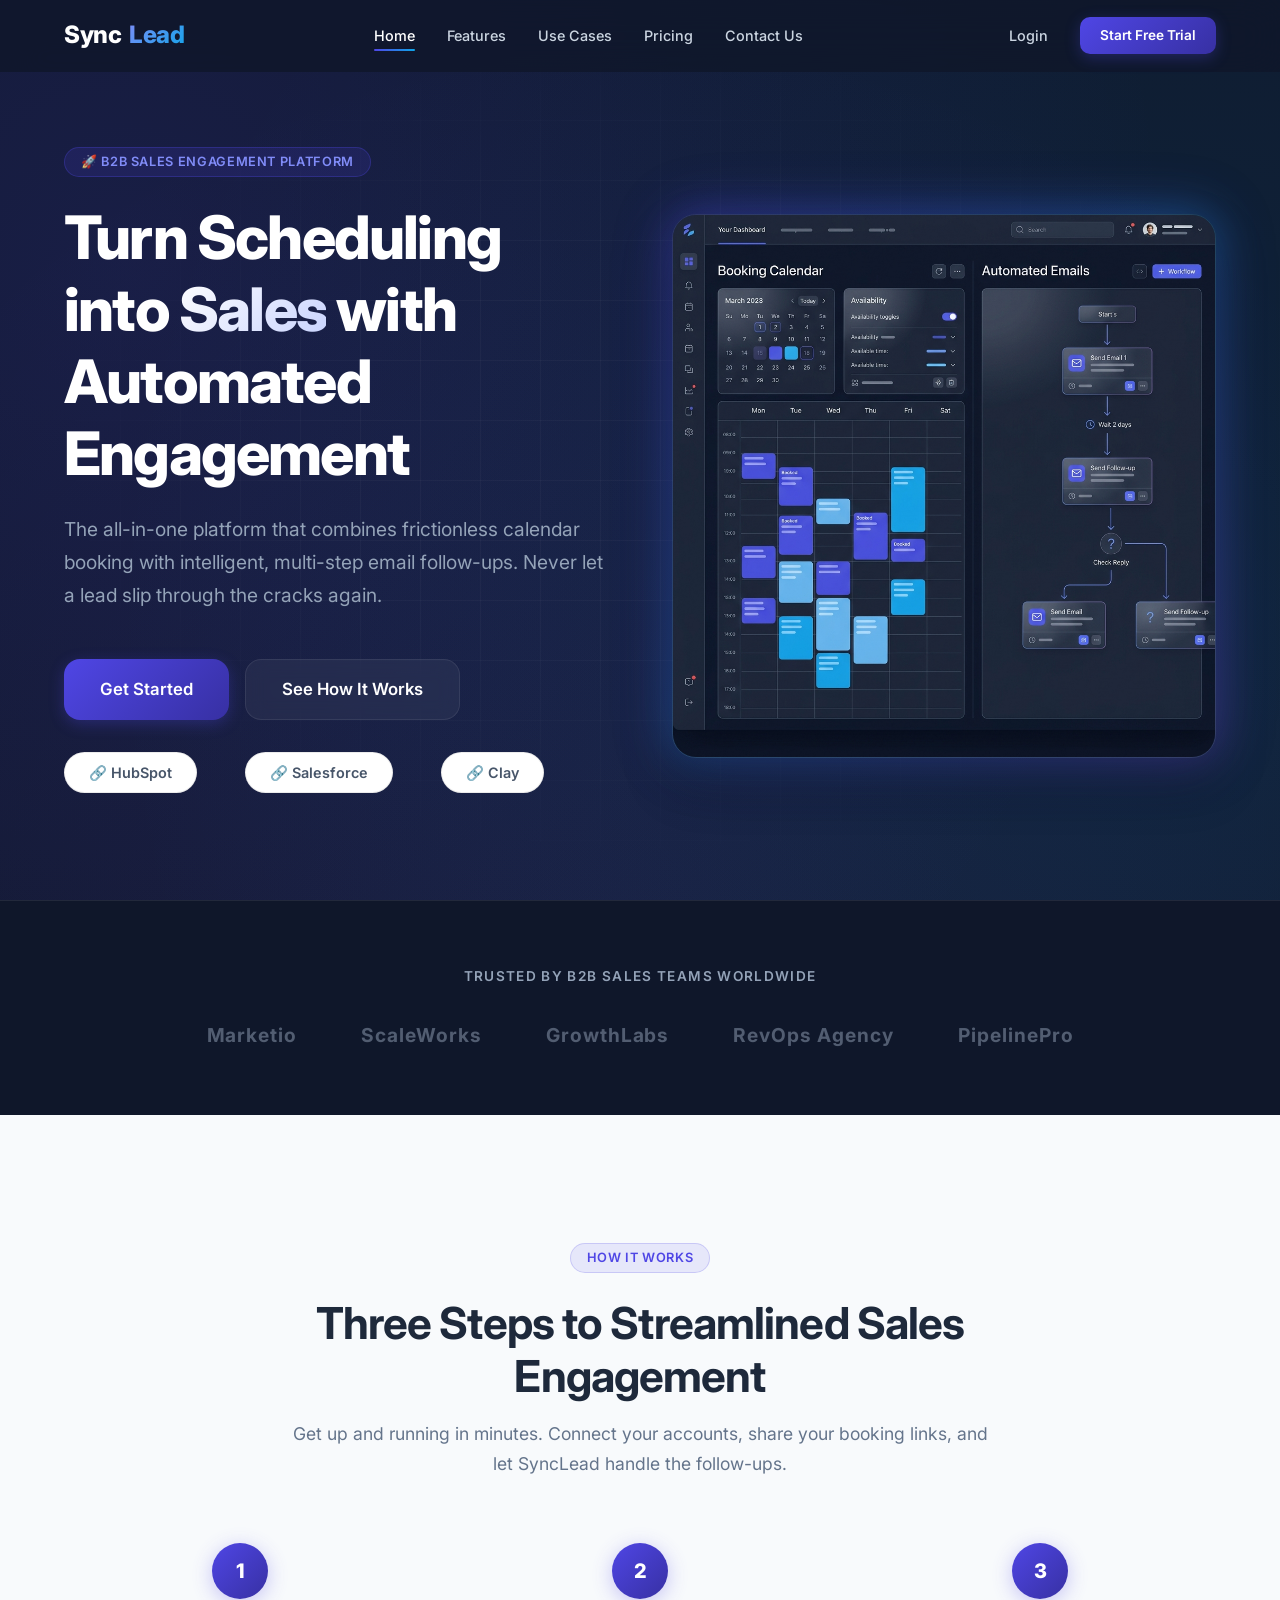
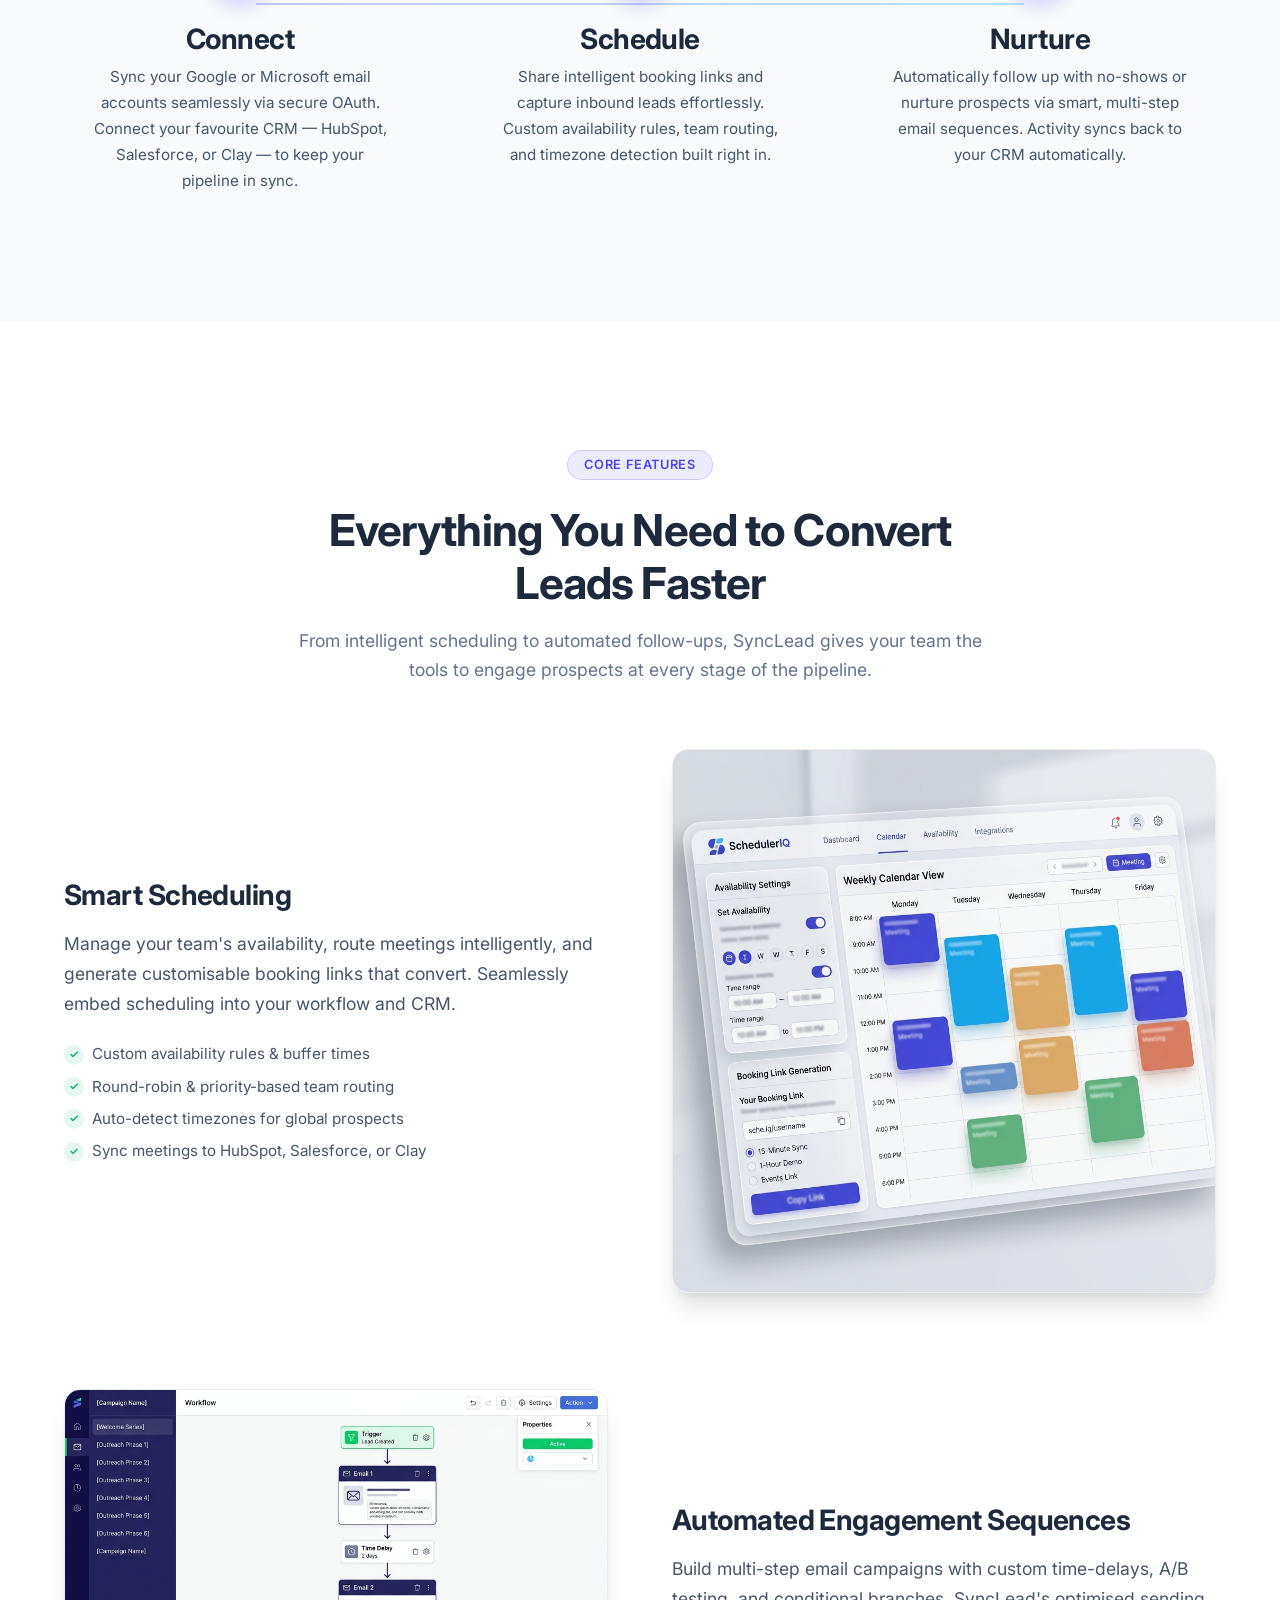
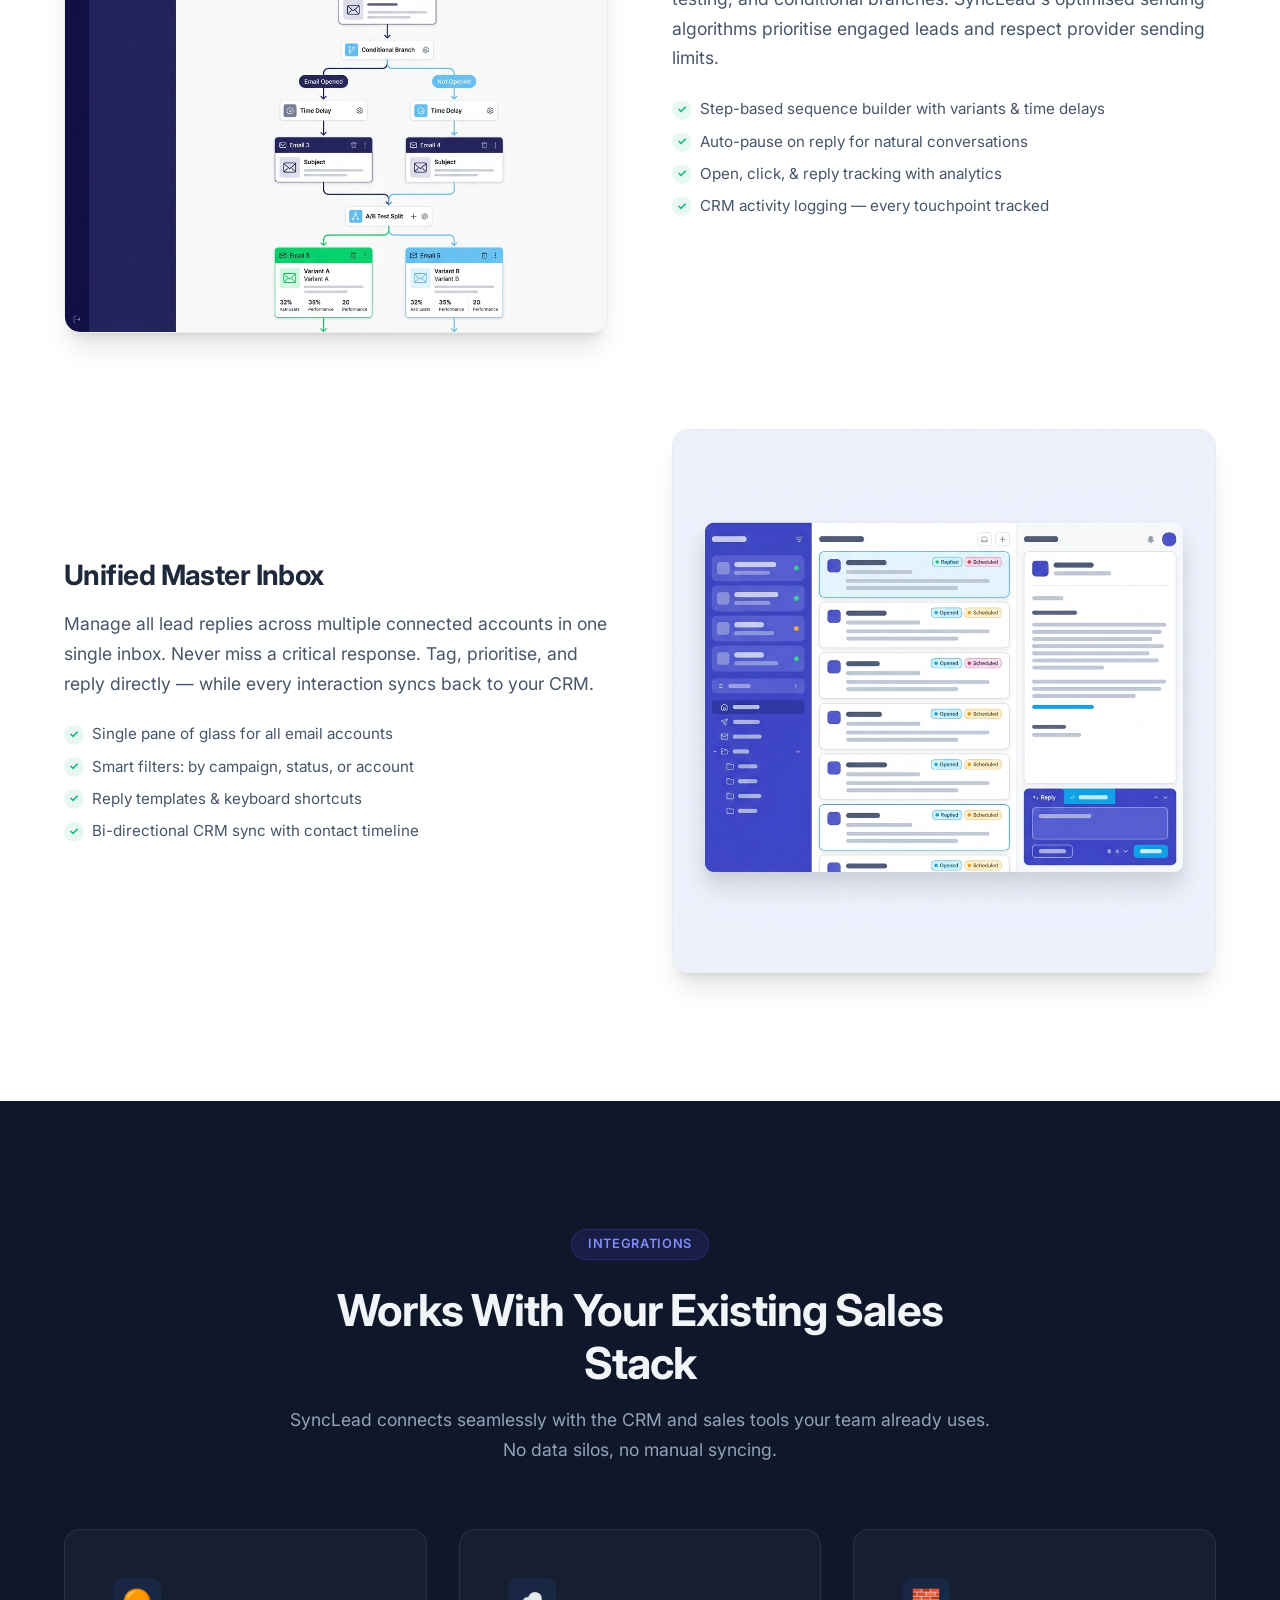
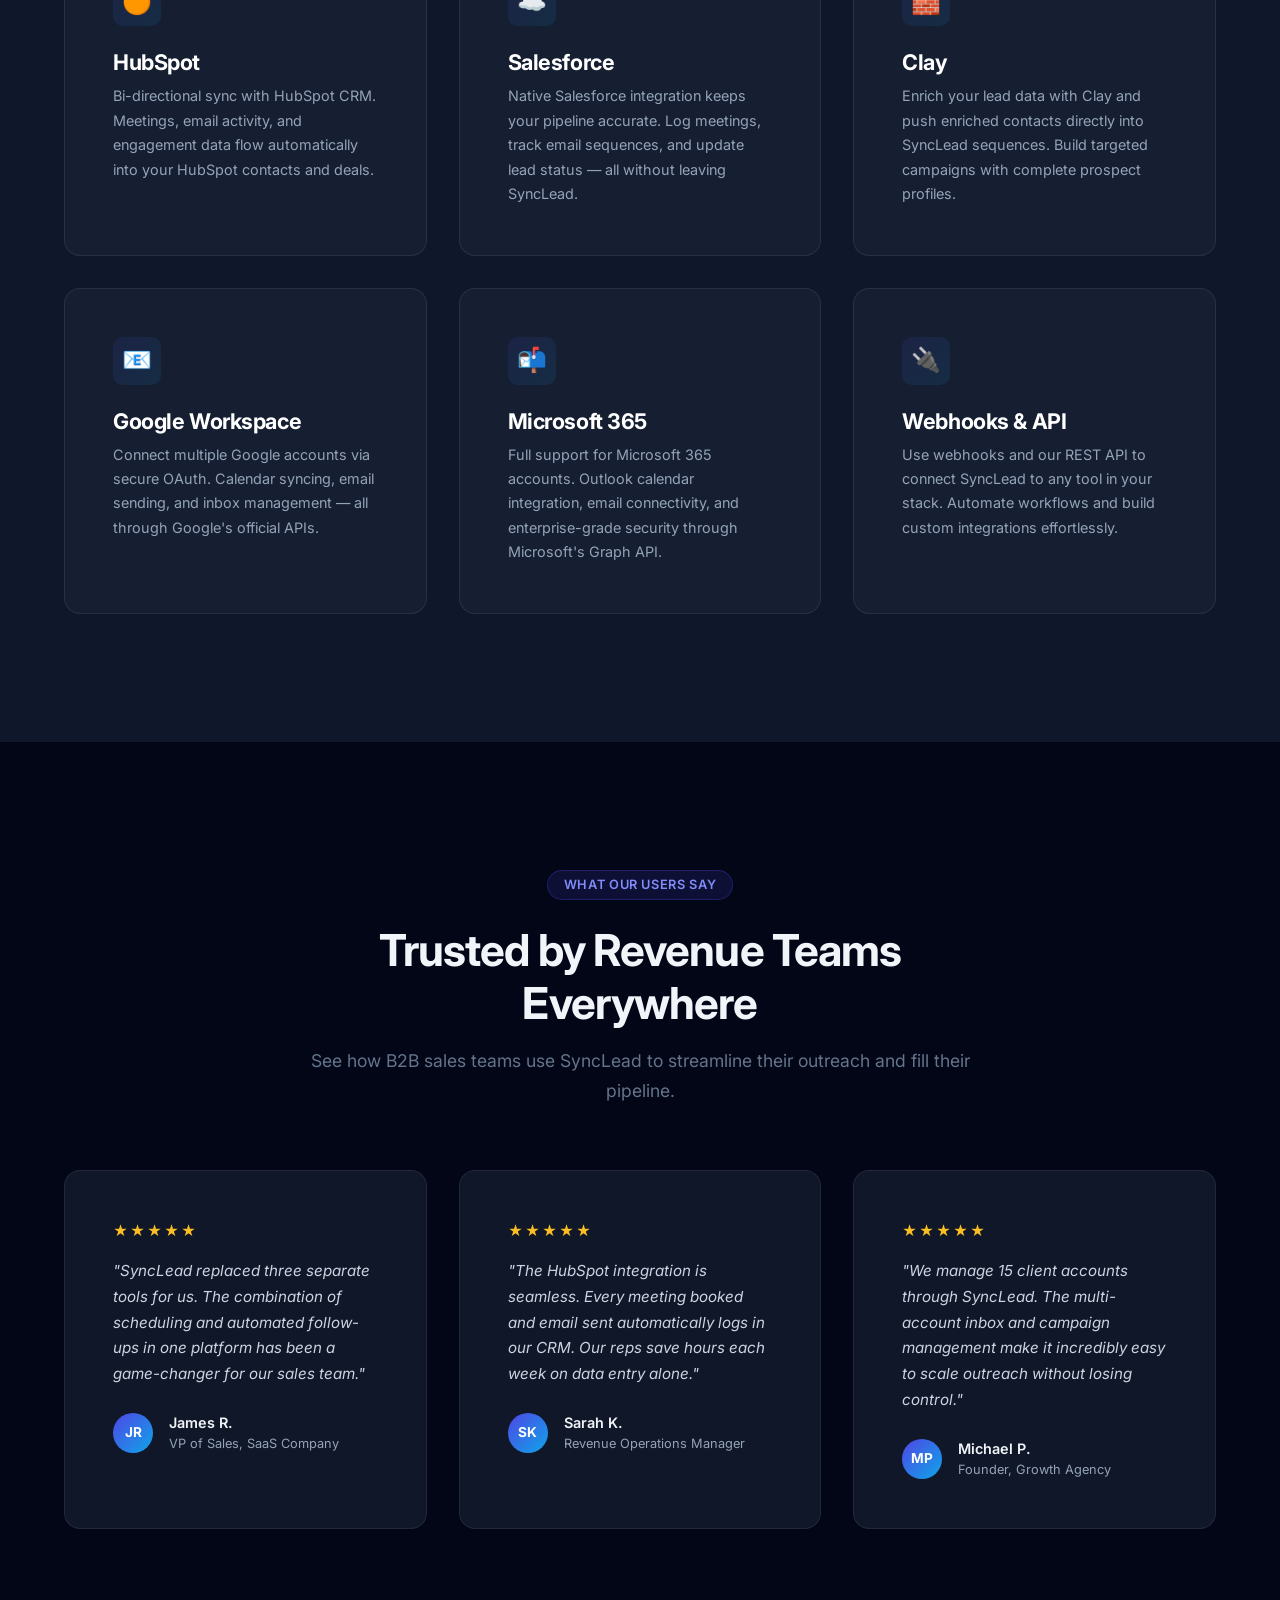
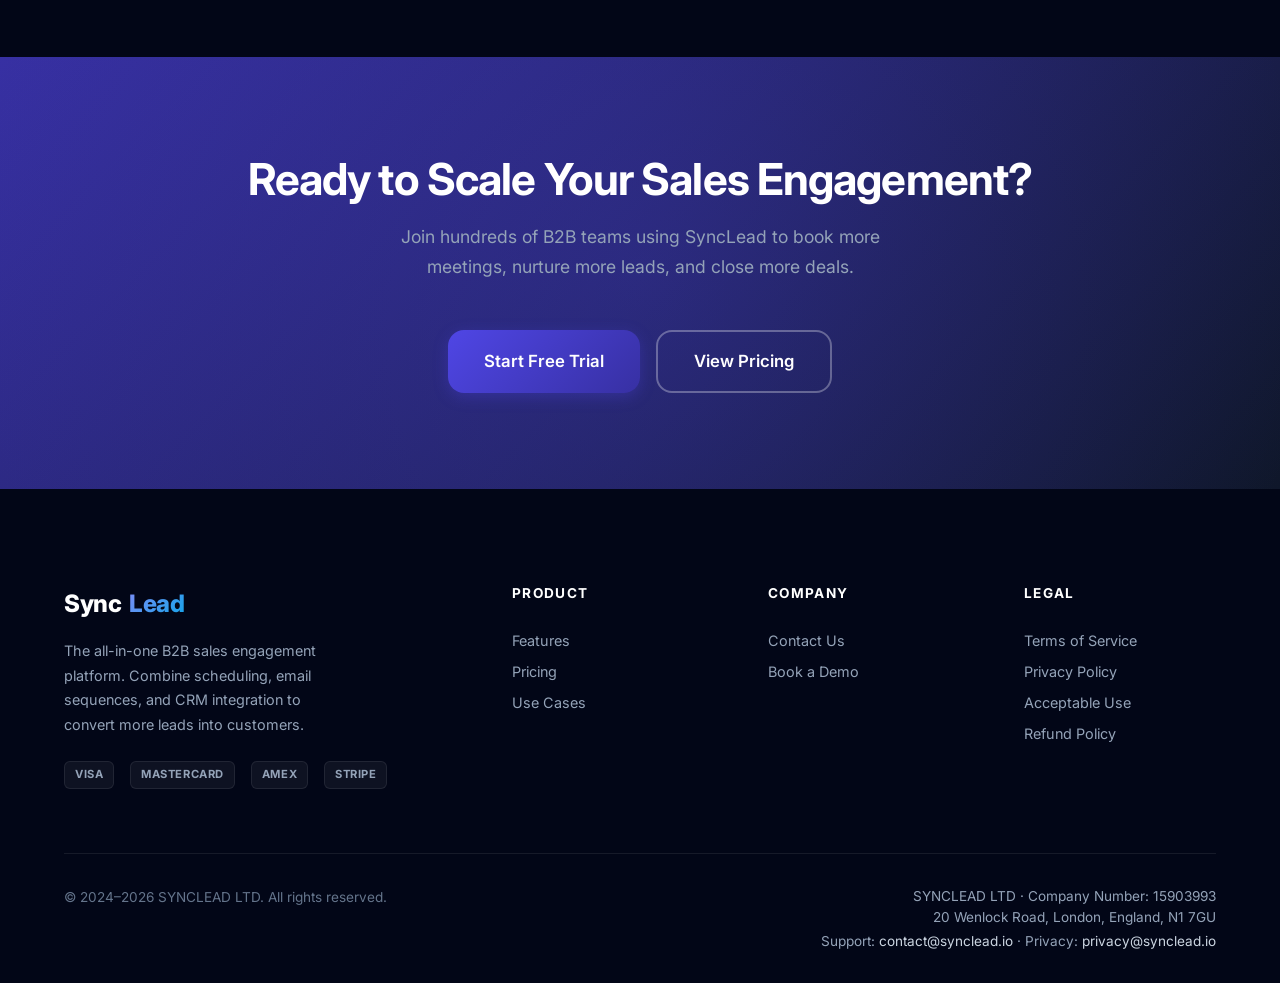
==== commit 3a9ecd21: "Update app links and refine footer layout" ====
--- a/index.html
+++ b/index.html
@@ -30,8 +30,8 @@
       </div>
 
       <div class="nav-actions" id="nav-actions">
-        <a href="https://calendly.com/mubashar_ali/mubashar" class="btn-login">Login</a>
-        <a href="https://calendly.com/mubashar_ali/mubashar" class="btn btn-primary btn-sm">Start Free Trial</a>
+        <a href="https://app.synclead.io/" class="btn-login">Login</a>
+        <a href="https://app.synclead.io/Register" class="btn btn-primary btn-sm">Start Free Trial</a>
       </div>
 
       <button class="nav-toggle" id="nav-toggle" aria-label="Toggle navigation">
@@ -52,7 +52,7 @@
           <h1>Turn Scheduling into <span class="text-gradient-hero">Sales</span> with Automated Engagement</h1>
           <p class="hero-subtitle">The all-in-one platform that combines frictionless calendar booking with intelligent, multi-step email follow-ups. Never let a lead slip through the cracks again.</p>
           <div class="btn-group">
-            <a href="https://calendly.com/mubashar_ali/mubashar" class="btn btn-primary btn-lg" id="cta-get-started">Get Started</a>
+            <a href="https://app.synclead.io/Register" class="btn btn-primary btn-lg" id="cta-get-started">Get Started</a>
             <a href="features/index.html" class="btn btn-secondary btn-lg" id="cta-how-it-works">See How It Works</a>
           </div>
           <div class="integrations-bar" style="justify-content: flex-start; padding-top: var(--space-xl);">
@@ -275,7 +275,7 @@
       <h2 class="reveal">Ready to Scale Your Sales Engagement?</h2>
       <p class="reveal">Join hundreds of B2B teams using SyncLead to book more meetings, nurture more leads, and close more deals.</p>
       <div class="btn-group reveal">
-        <a href="https://calendly.com/mubashar_ali/mubashar" class="btn btn-primary btn-lg">Start Free Trial</a>
+        <a href="https://app.synclead.io/Register" class="btn btn-primary btn-lg">Start Free Trial</a>
         <a href="pricing/index.html" class="btn btn-outline-light btn-lg">View Pricing</a>
       </div>
     </div>
@@ -325,9 +325,6 @@
           20 Wenlock Road, London, England, N1 7GU</p>
           <p>Support: <a href="mailto:contact@synclead.io">contact@synclead.io</a> &middot; Privacy: <a href="mailto:privacy@synclead.io">privacy@synclead.io</a></p>
         </div>
-        <div class="payment-icons" style="visibility: hidden;">
-          <!-- spacing balance -->
-        </div>
       </div>
     </div>
   </footer>
--- a/css/index.css
+++ b/css/index.css
@@ -225,7 +225,7 @@
   margin: 0 auto var(--space-3xl);
 }
 
-.section-header .badge {
+.badge {
   display: inline-flex;
   align-items: center;
   gap: var(--space-sm);
@@ -1217,24 +1217,38 @@
   border-top: 1px solid var(--border-dark);
   padding: var(--space-xl) 0;
   display: flex;
-  align-items: center;
+  align-items: flex-end;
   justify-content: space-between;
-  flex-wrap: wrap;
-  gap: var(--space-md);
+  flex-wrap: wrap-reverse;
+  gap: var(--space-xl);
 }
 
 .footer-bottom p {
-  color: var(--text-muted);
-  font-size: 0.8rem;
+  color: var(--text-dark-muted);
+  font-size: 0.85rem;
+  margin: 0;
 }
 
 .footer-legal {
   text-align: right;
+  display: flex;
+  flex-direction: column;
+  gap: var(--space-xs);
 }
 
 .footer-legal p {
-  font-size: 0.8rem;
-  line-height: 1.6;
+  font-size: 0.85rem;
+  color: var(--text-muted);
+  line-height: 1.5;
+}
+
+.footer-legal a {
+  color: var(--text-secondary);
+  transition: color var(--transition-fast);
+}
+
+.footer-legal a:hover {
+  color: var(--text-white);
 }
 
 .payment-icons {
@@ -1619,7 +1633,7 @@
     left: 0;
     right: 0;
     bottom: 0;
-    background: var(--bg-dark);
+    background: #0F172A;
     flex-direction: column;
     align-items: center;
     justify-content: center;
@@ -1666,8 +1680,14 @@
   }
 
   .footer-bottom {
-    flex-direction: column;
+    flex-direction: column-reverse;
+    align-items: center;
+    gap: var(--space-2xl);
+  }
+
+  .footer-legal {
     text-align: center;
+    align-items: center;
   }
 
   .section {
@@ -1679,6 +1699,12 @@
     padding-top: calc(var(--nav-height) + var(--space-2xl));
     padding-bottom: var(--space-2xl);
   }
+
+  .navbar.active {
+    backdrop-filter: none;
+    -webkit-backdrop-filter: none;
+    background: var(--bg-dark); /* Solid background to override the blur */
+  }
 }
 
 @media (max-width: 480px) {
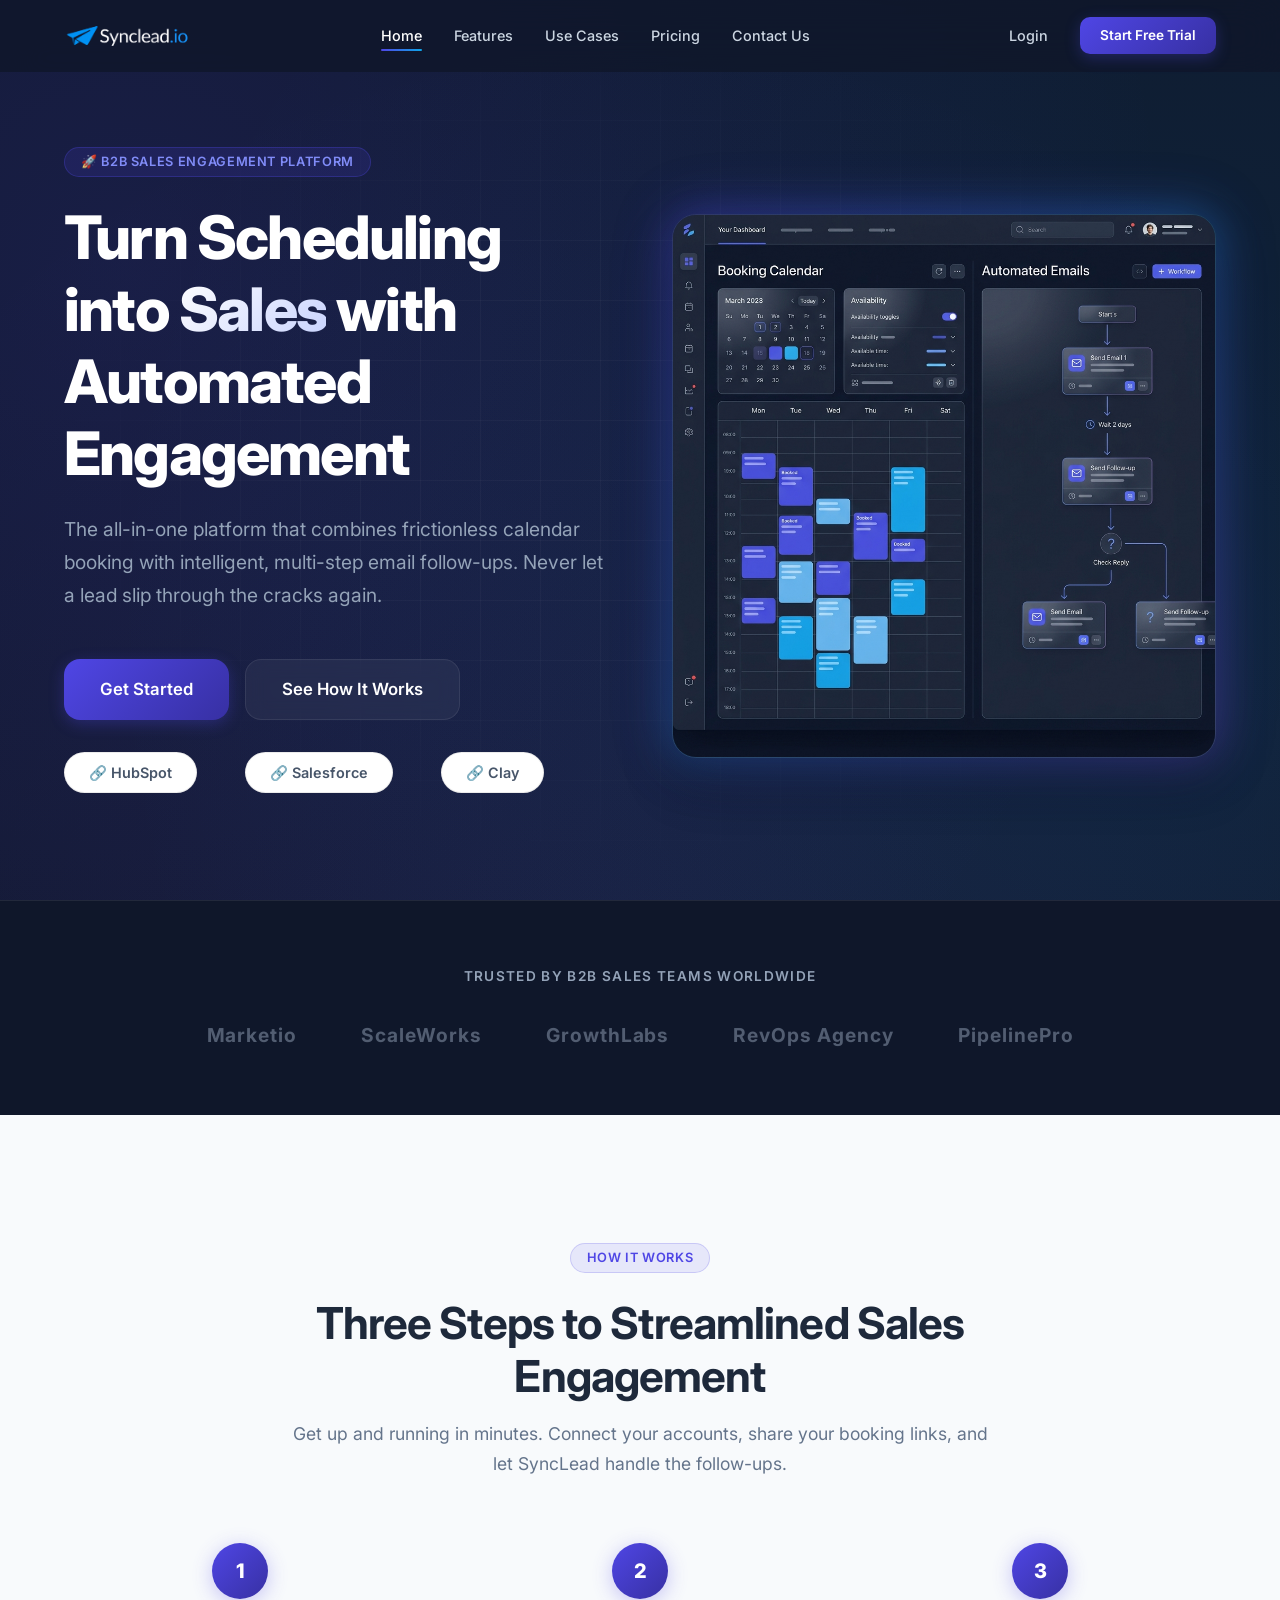
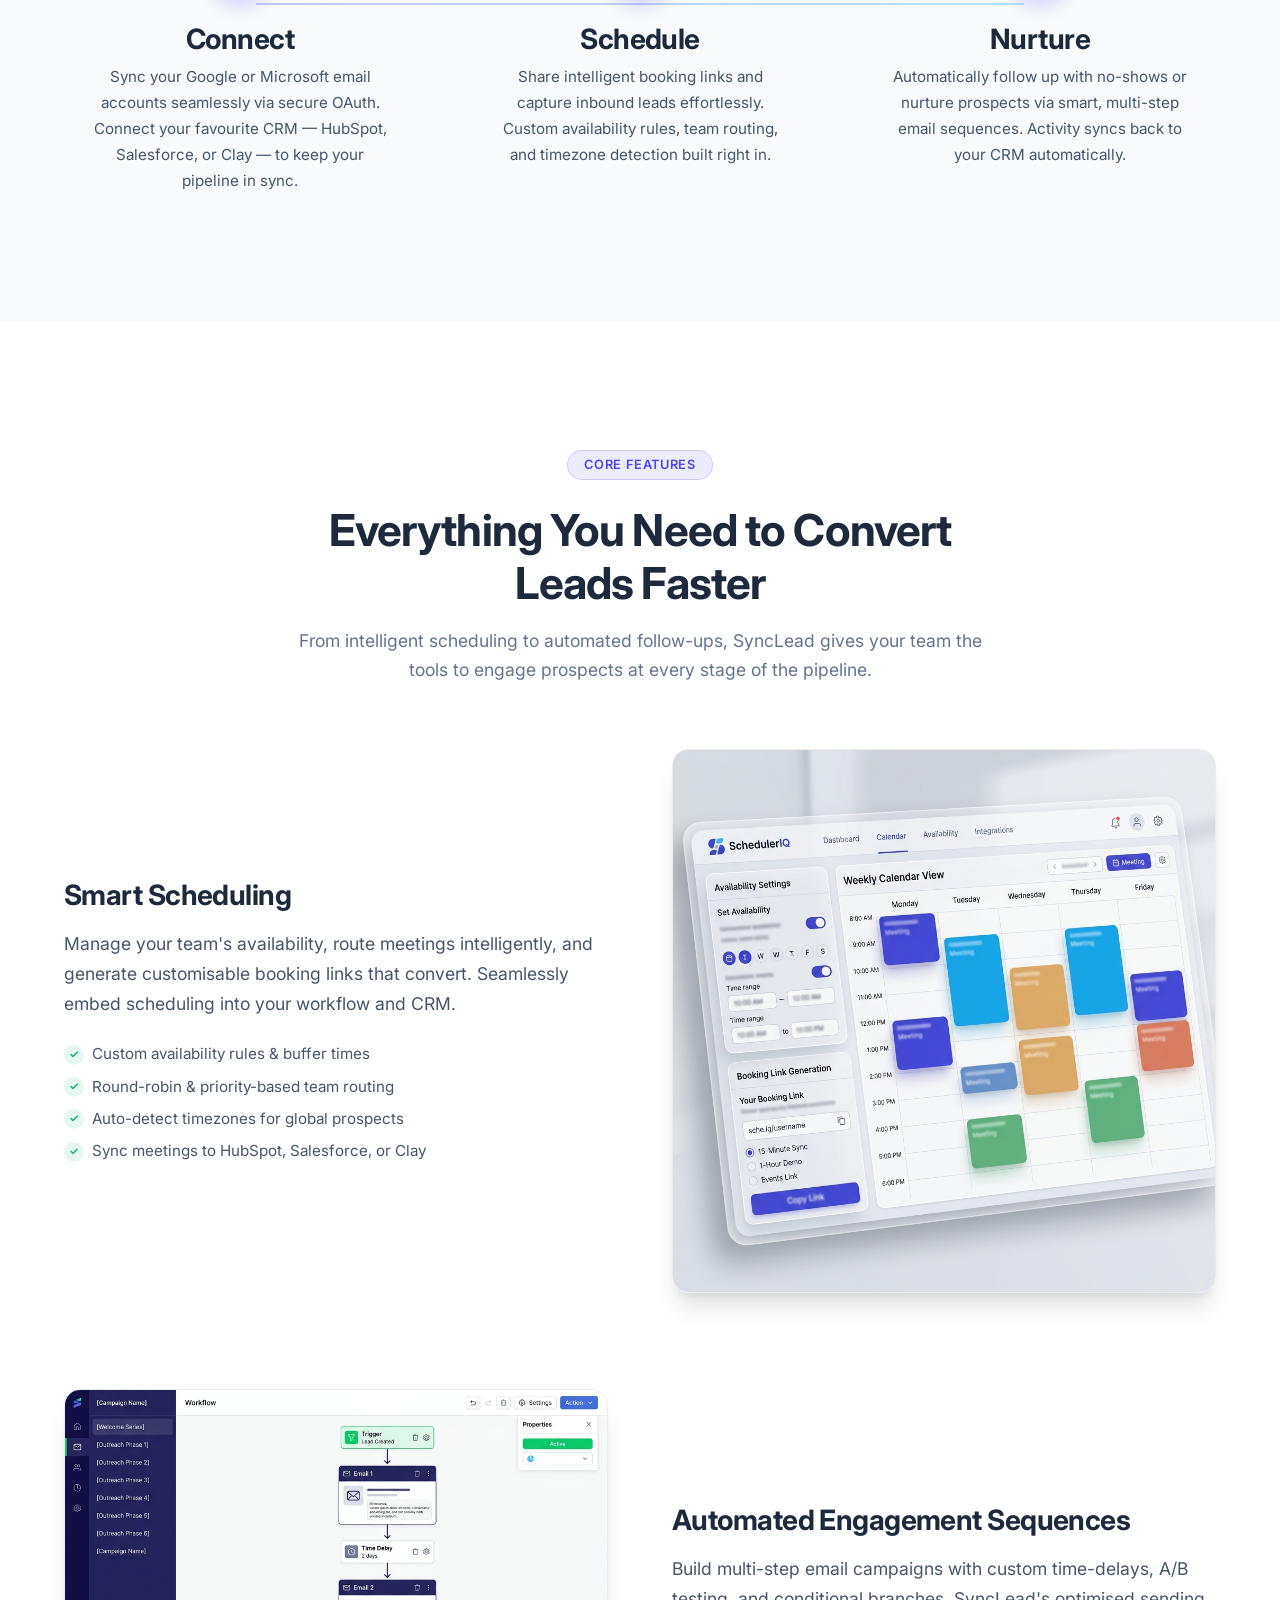
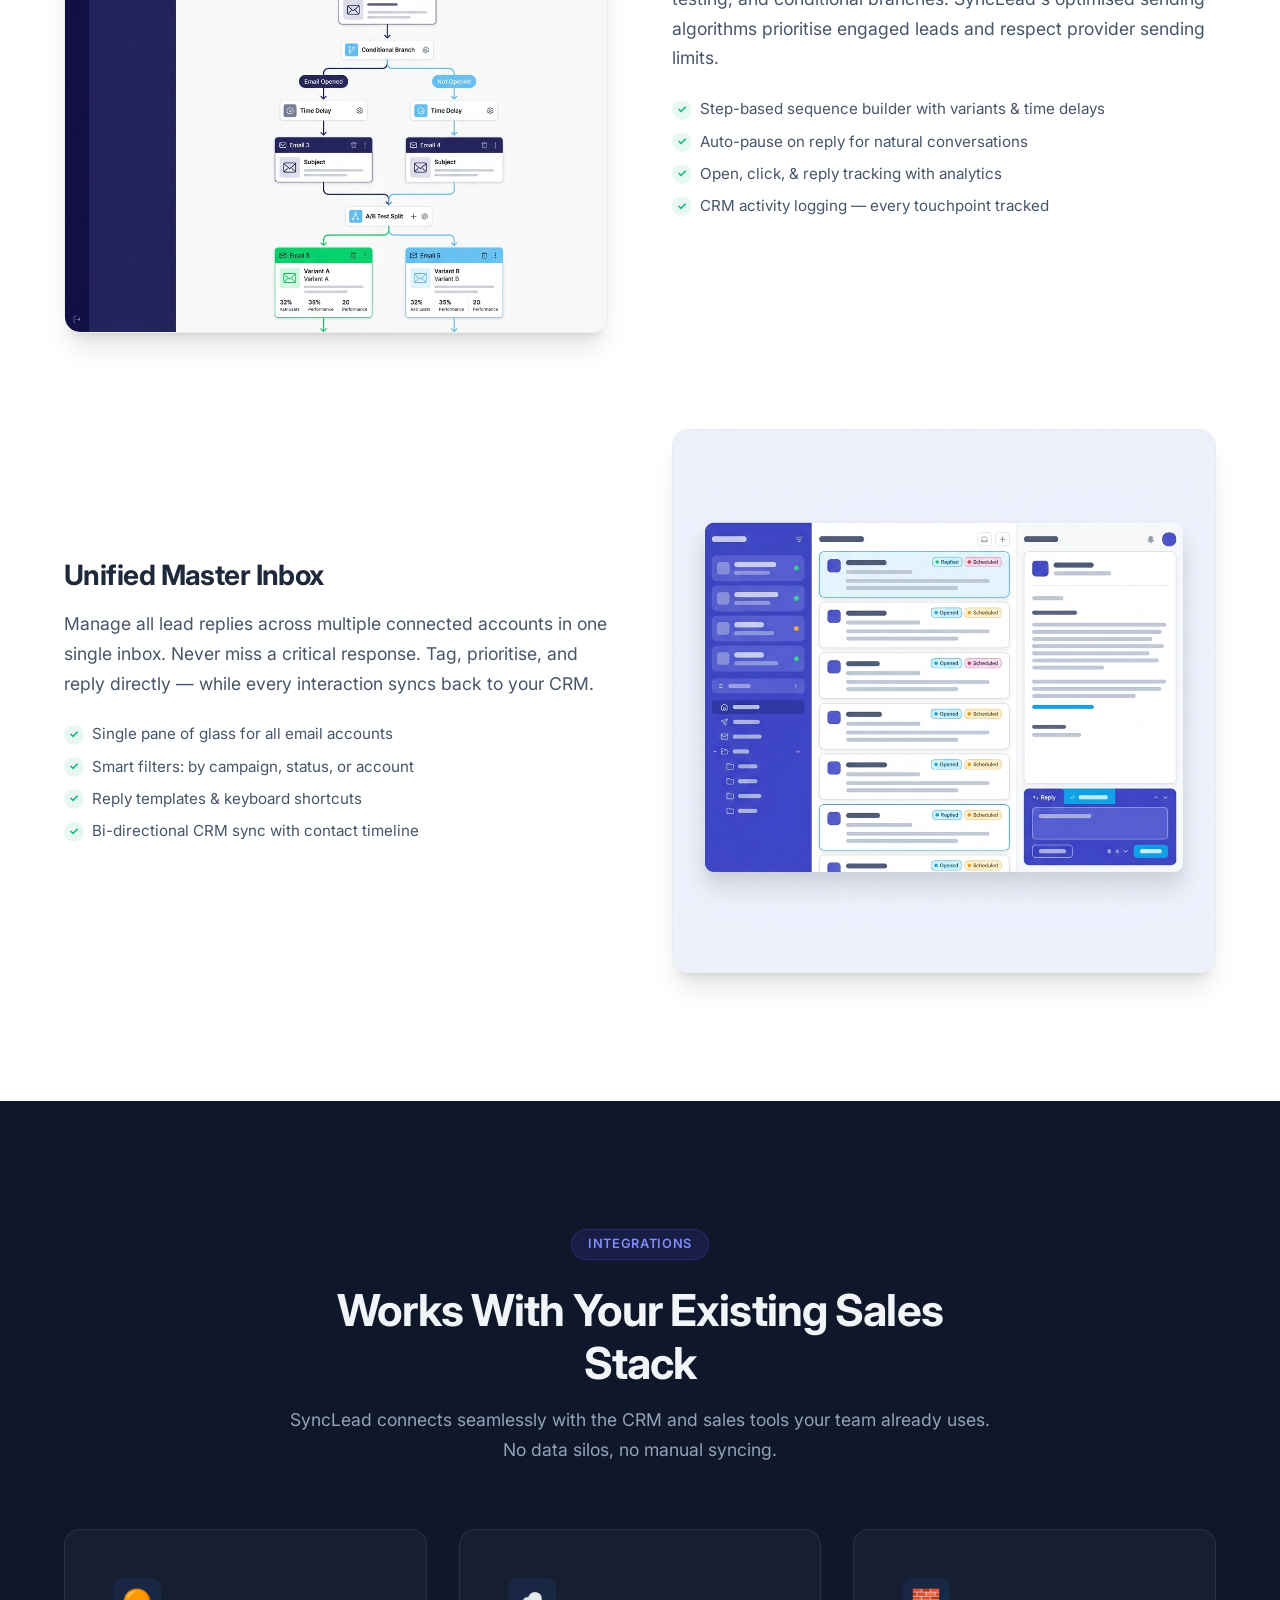
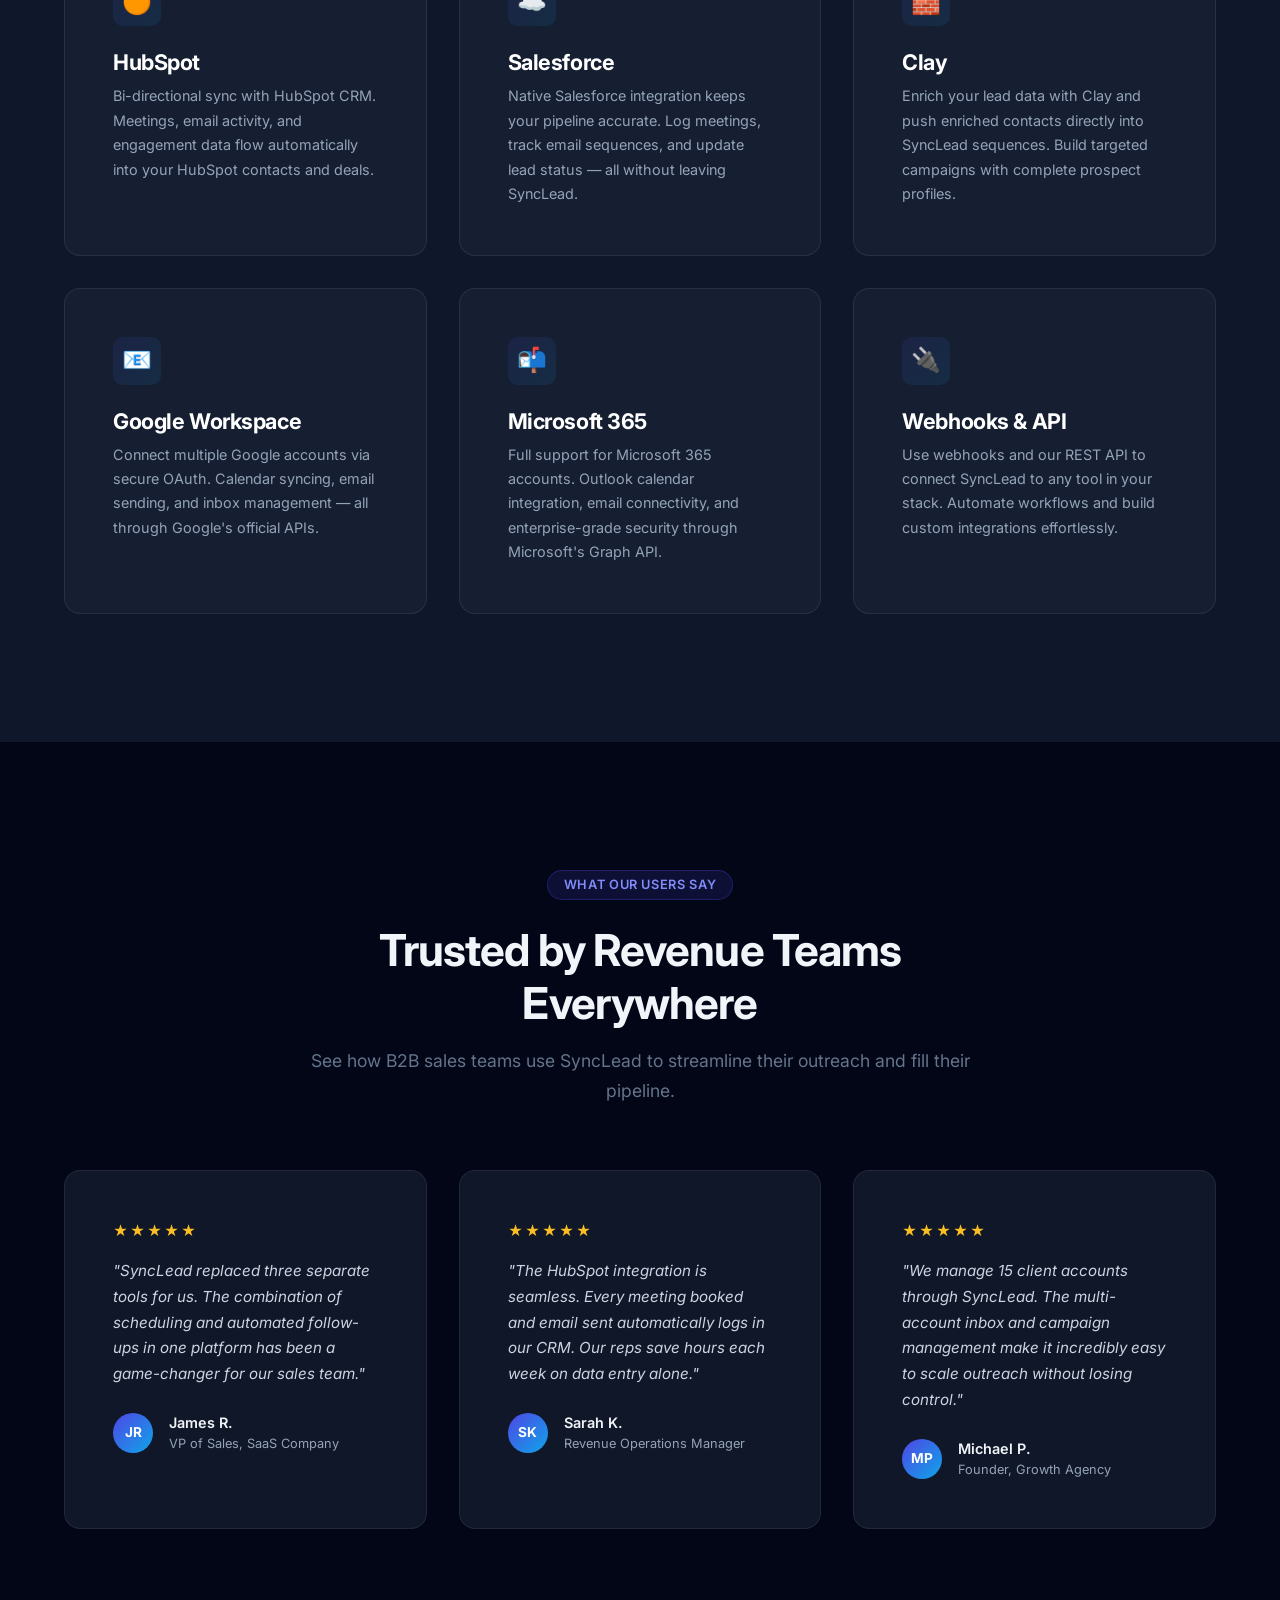
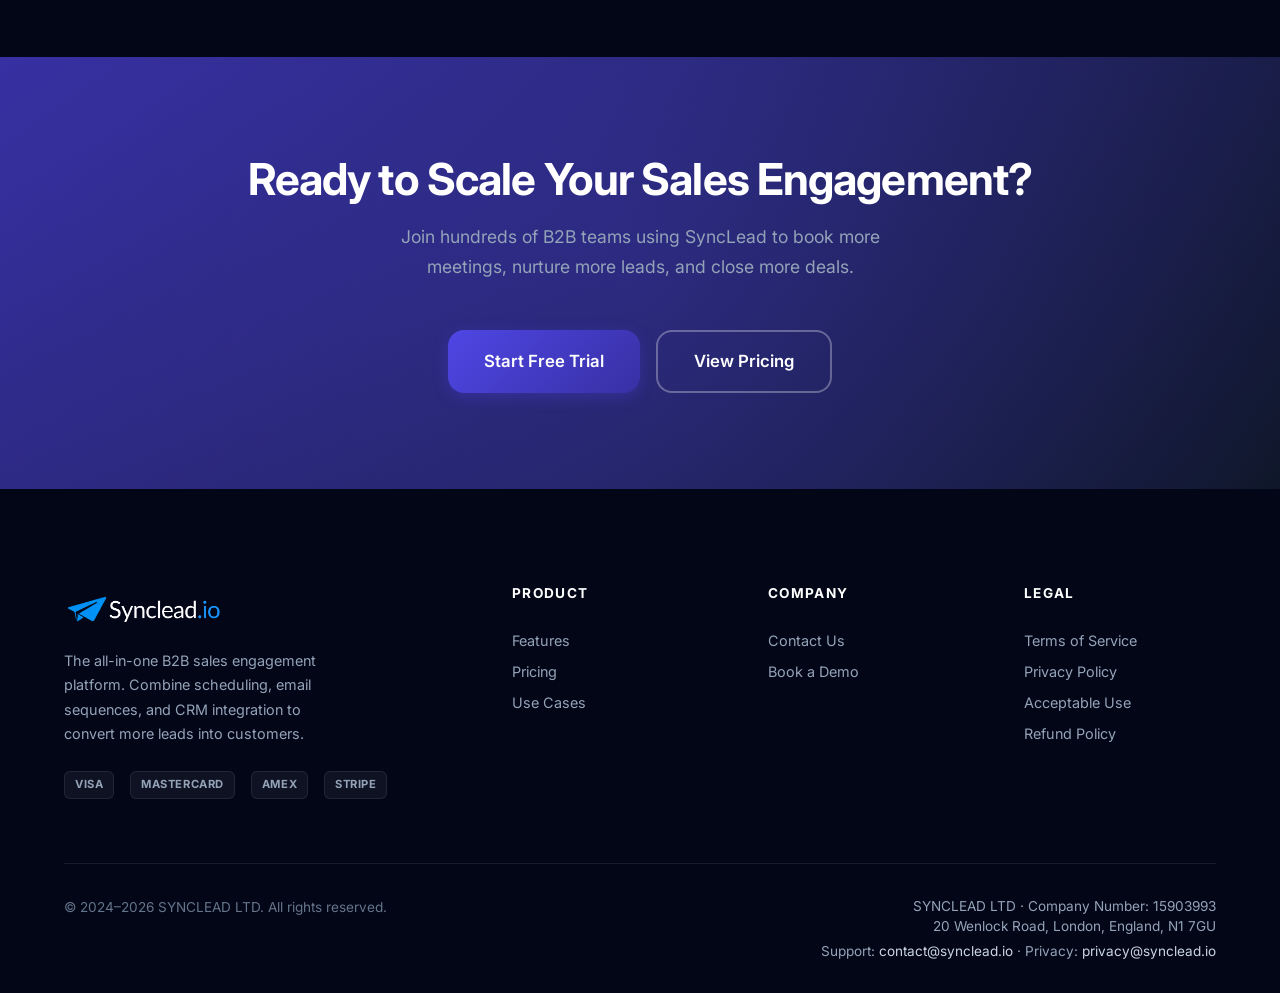
==== commit b376161d: "Update branding: Add logo and custom SVG favicon across all pages" ====
--- a/index.html
+++ b/index.html
@@ -13,13 +13,14 @@
   <meta property="og:url" content="https://synclead.io">
   <link rel="canonical" href="https://synclead.io">
   <link rel="stylesheet" href="css/index.css">
+  <link rel="icon" href="images/favicon.svg" type="image/svg+xml">
 </head>
 <body>
 
   <!-- ═══════════════════ Navigation ═══════════════════ -->
   <nav class="navbar" id="navbar">
     <div class="container">
-      <a href="index.html" class="nav-logo">Sync<span>Lead</span></a>
+      <a href="index.html" class="nav-logo"><img src="images/logo.png" alt="SyncLead Logo"></a>
 
       <div class="nav-links" id="nav-links">
         <a href="index.html" class="active">Home</a>
@@ -286,7 +287,7 @@
     <div class="container">
       <div class="footer-grid">
         <div class="footer-brand">
-          <div class="nav-logo">Sync<span>Lead</span></div>
+          <div class="nav-logo"><img src="images/logo.png" alt="SyncLead Logo"></div>
           <p>The all-in-one B2B sales engagement platform. Combine scheduling, email sequences, and CRM integration to convert more leads into customers.</p>
           <div class="payment-icons">
             <span class="payment-icon">Visa</span>
--- a/css/index.css
+++ b/css/index.css
@@ -381,12 +381,10 @@
   align-items: center;
   gap: var(--space-sm);
 }
-
-.nav-logo span {
-  background: linear-gradient(135deg, var(--primary-light), var(--secondary));
-  -webkit-background-clip: text;
-  -webkit-text-fill-color: transparent;
-  background-clip: text;
+.nav-logo img {
+  height: 38px;
+  width: auto;
+  object-fit: contain;
 }
 
 .nav-links {
@@ -1182,7 +1180,8 @@
   margin-bottom: var(--space-3xl);
 }
 
-.footer-brand .nav-logo {
+.footer-brand .nav-logo img {
+  height: 48px;
   margin-bottom: var(--space-md);
 }
 
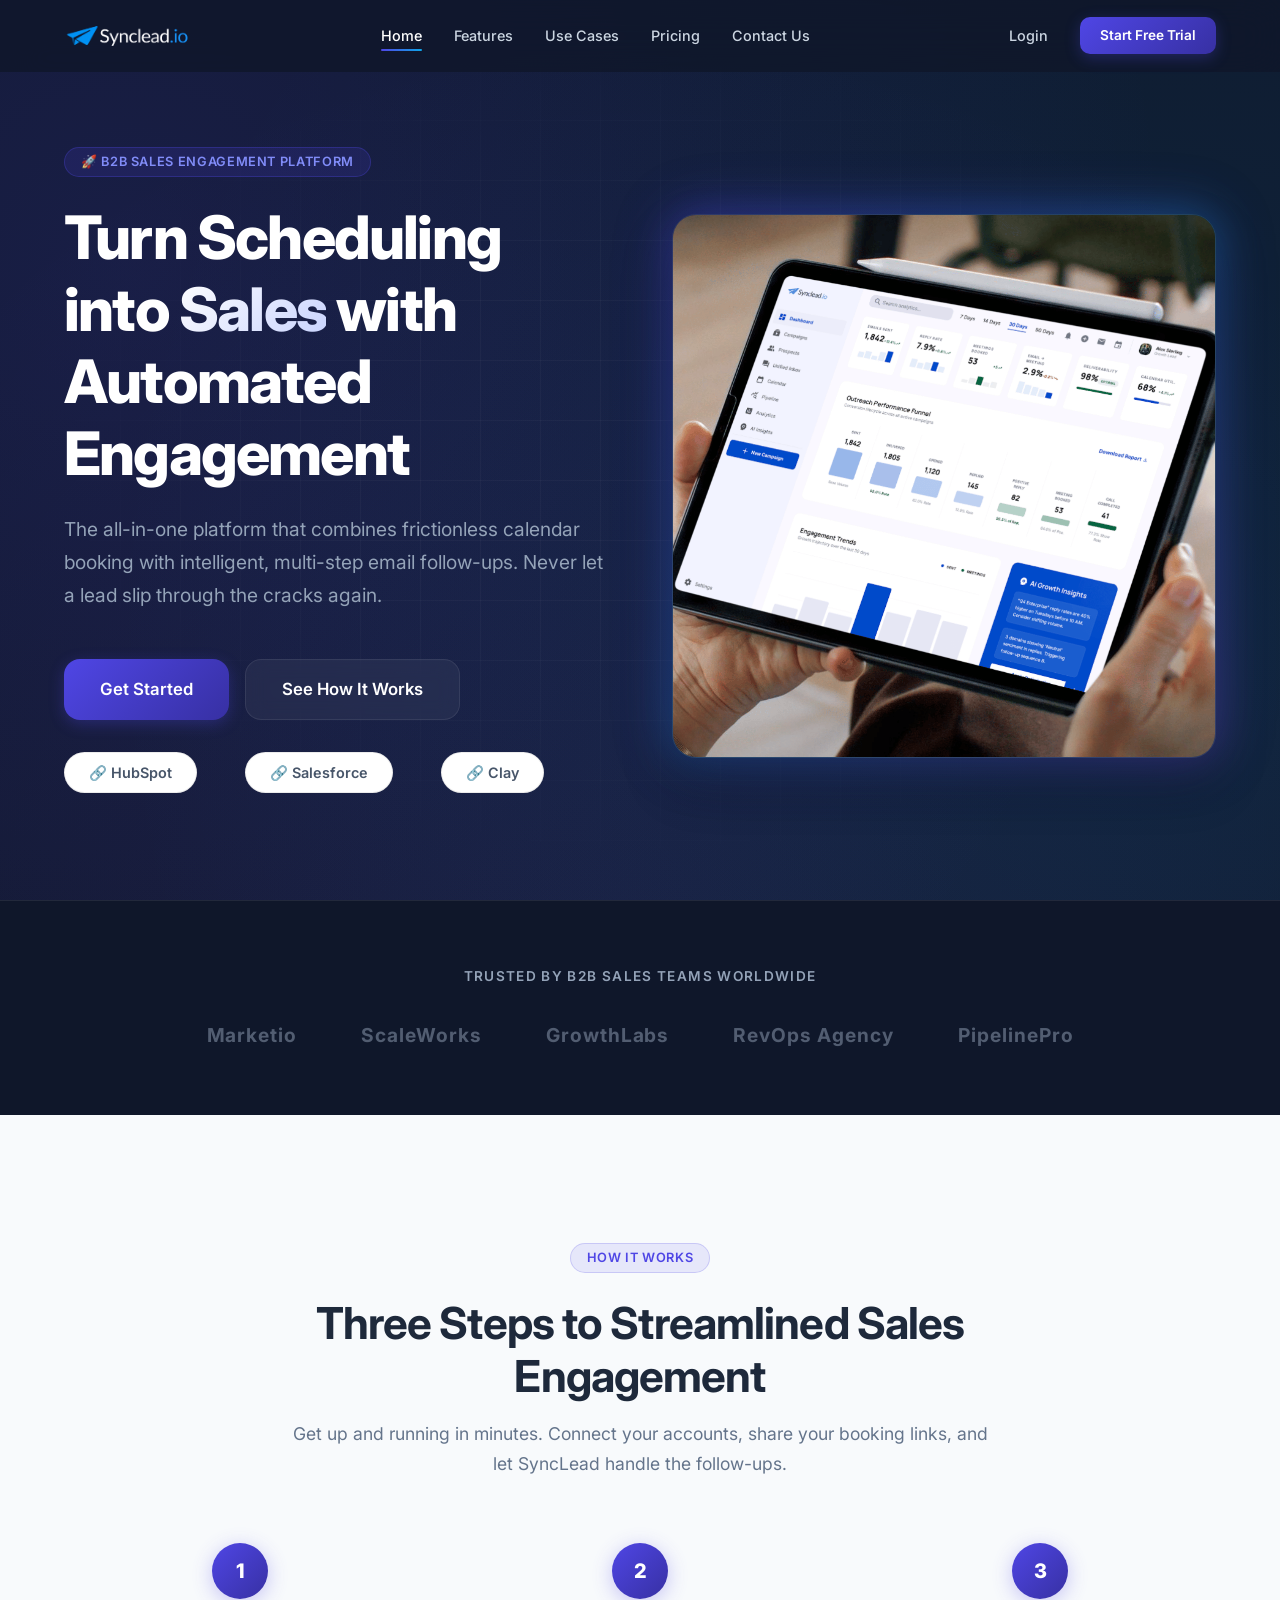
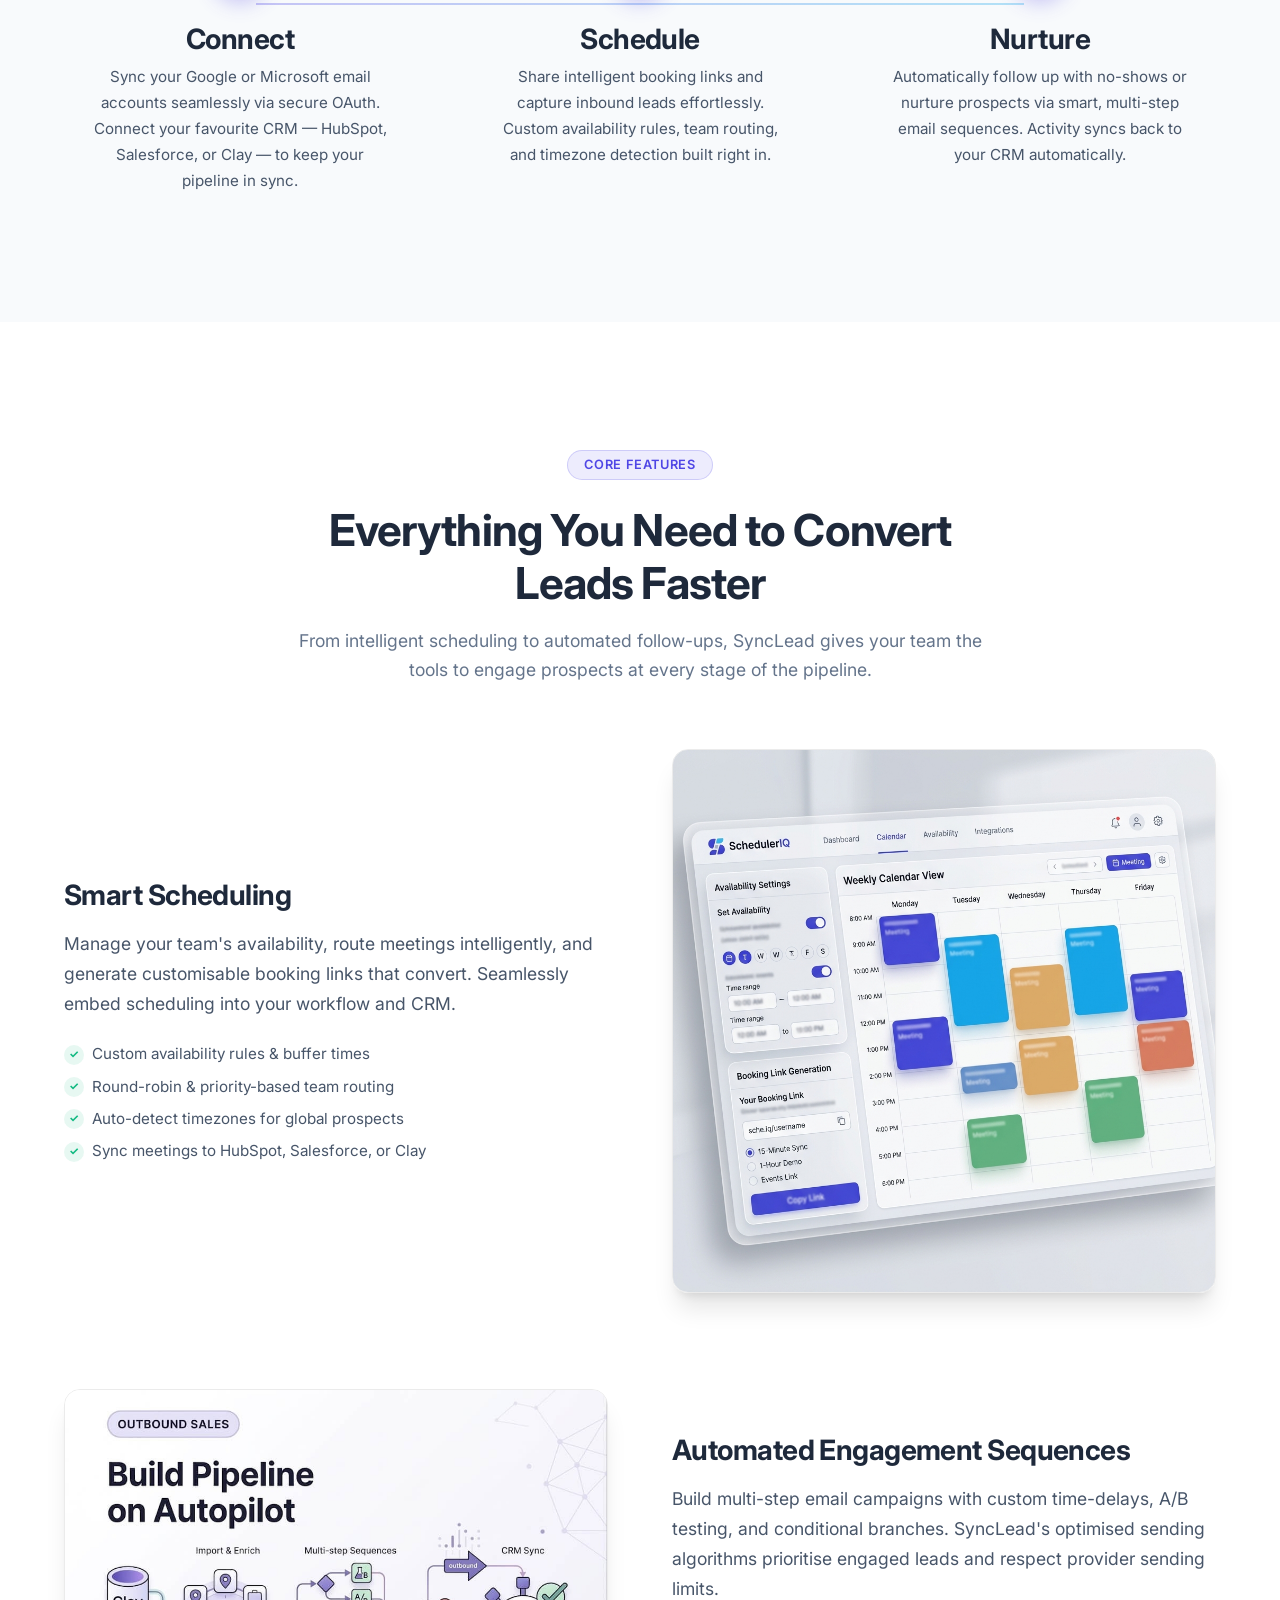
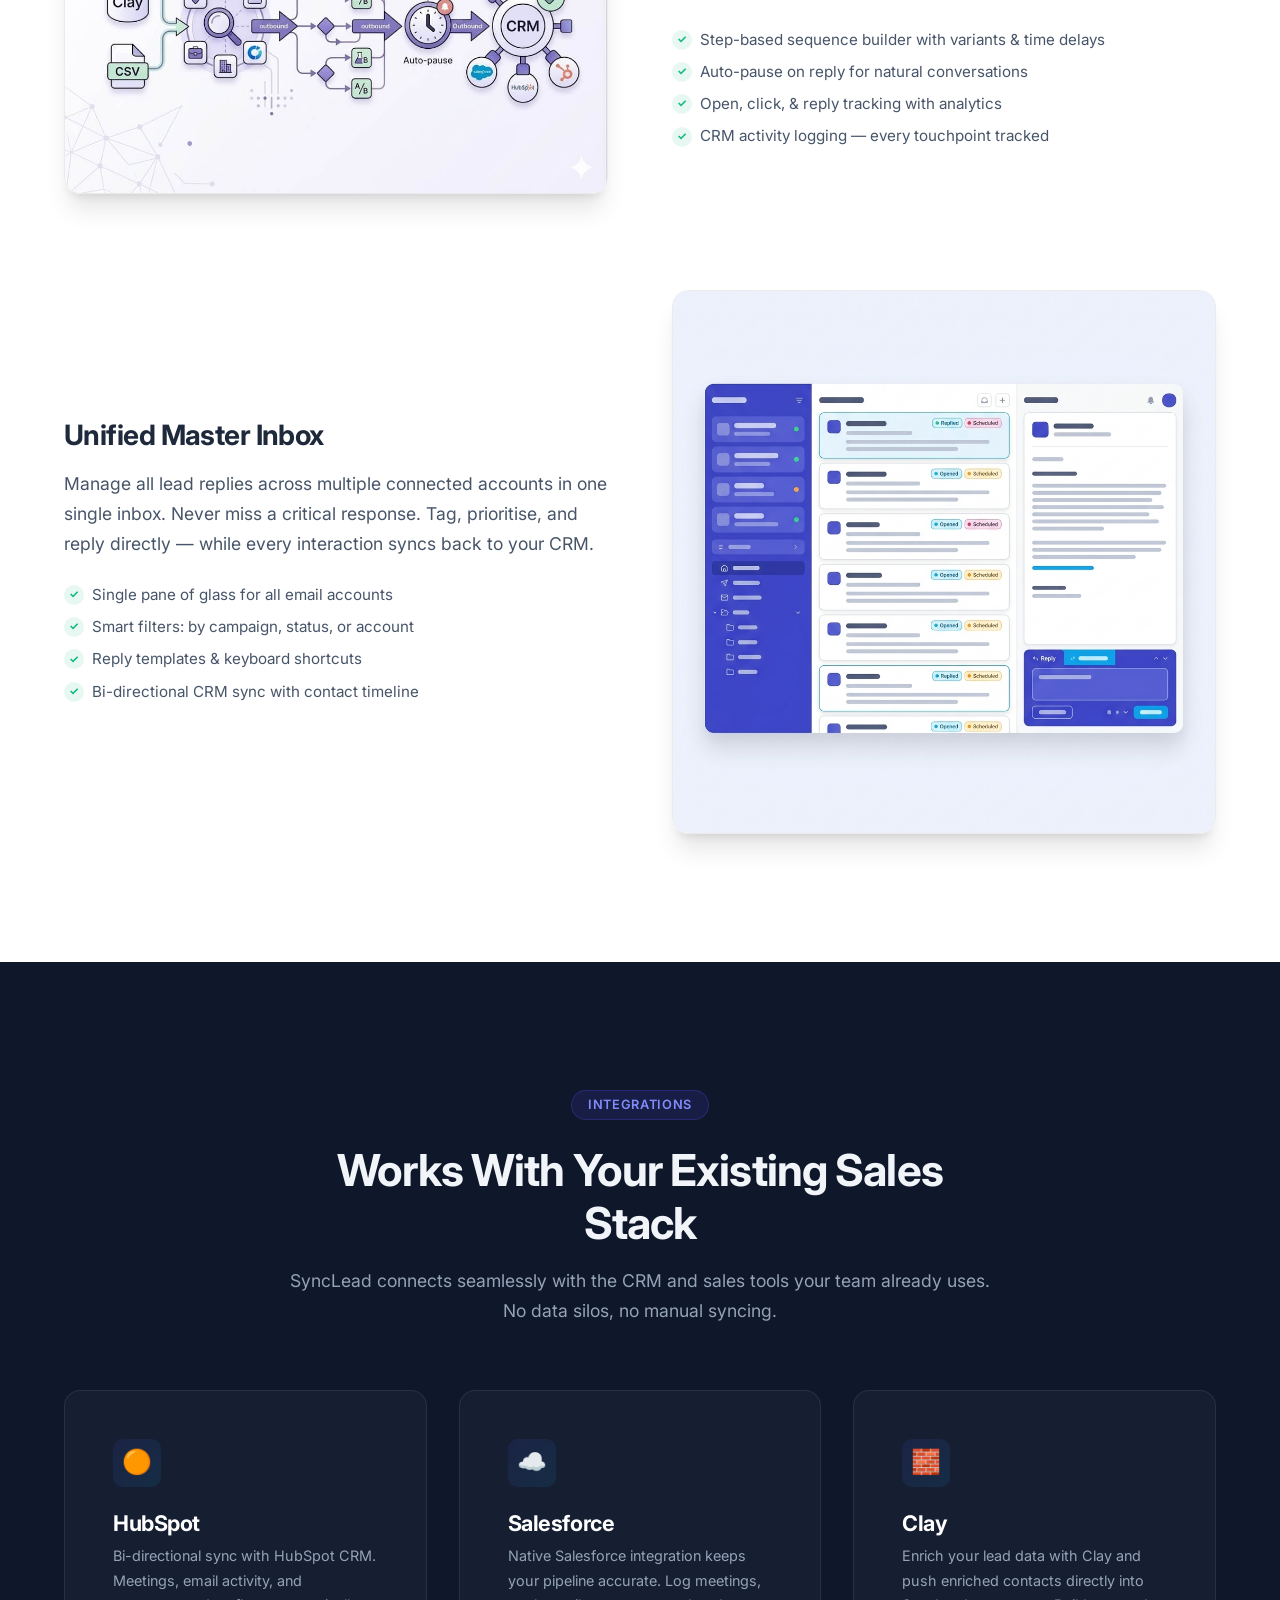
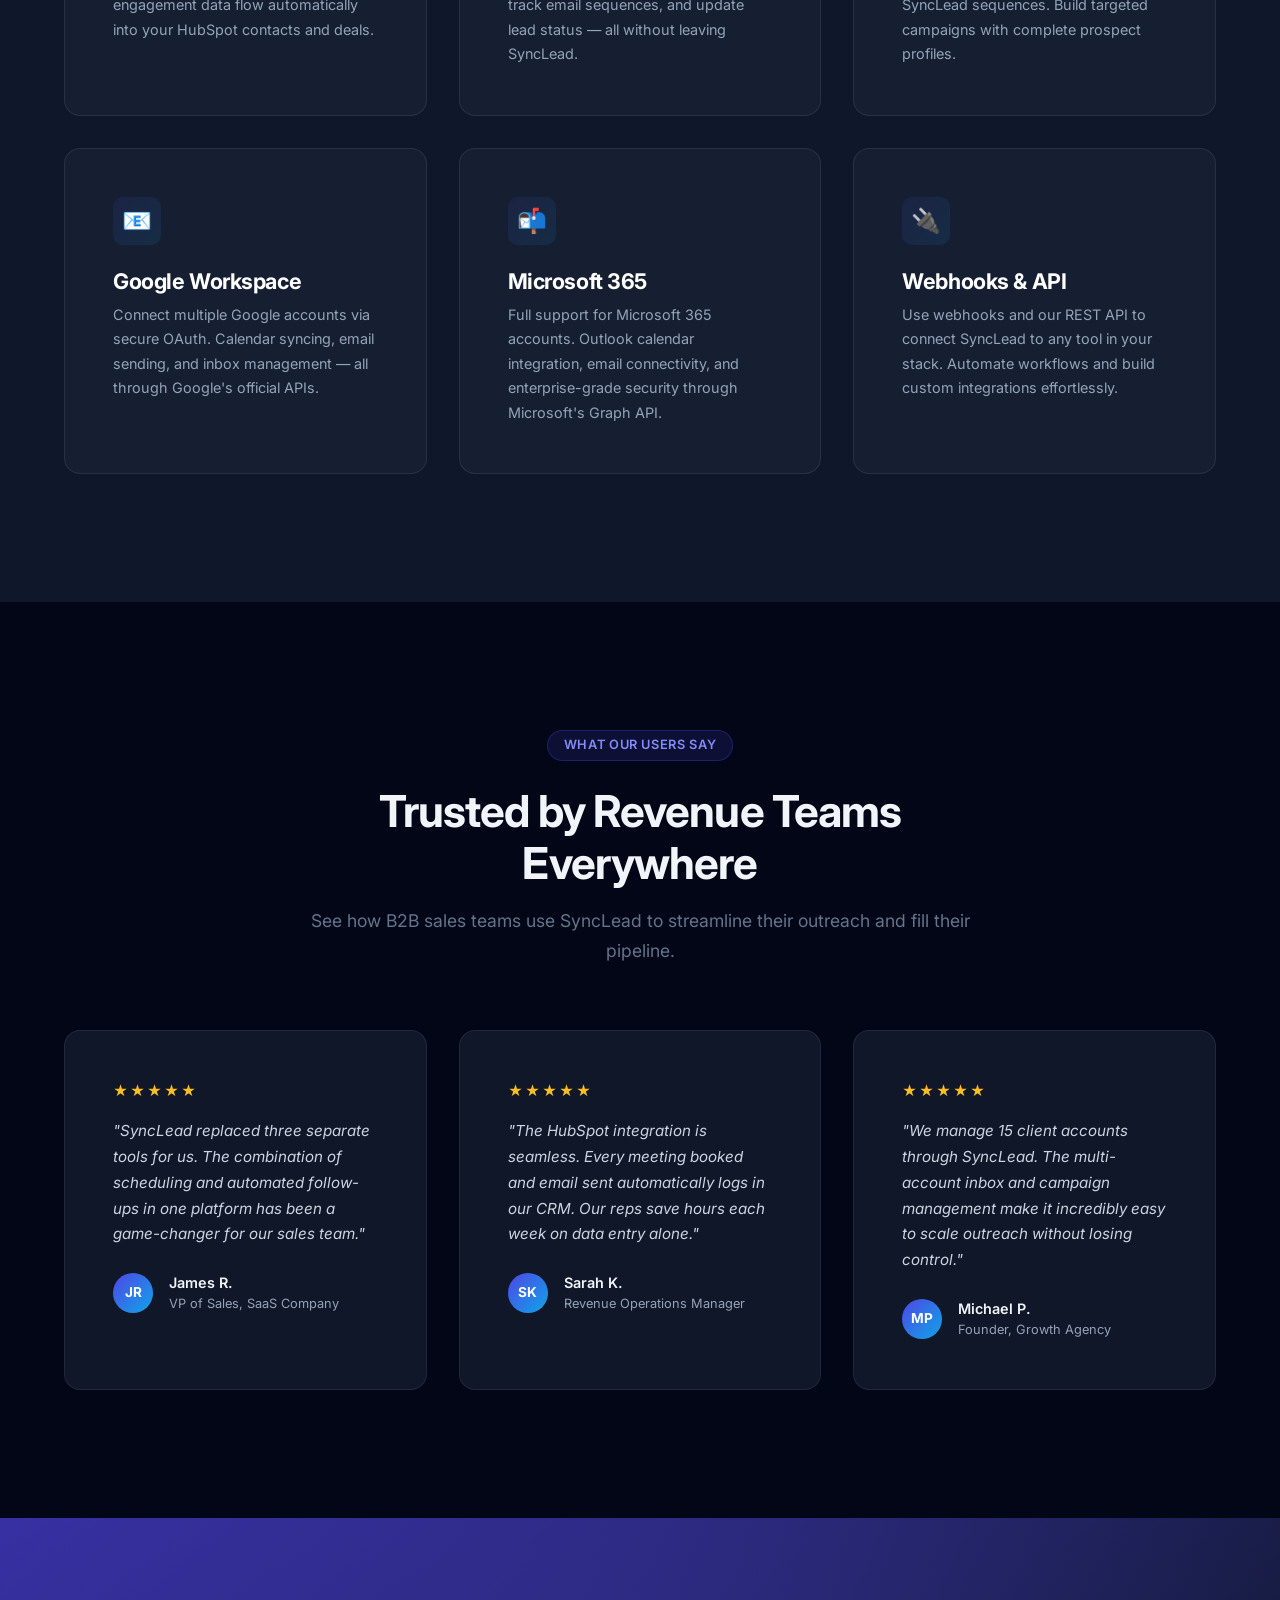
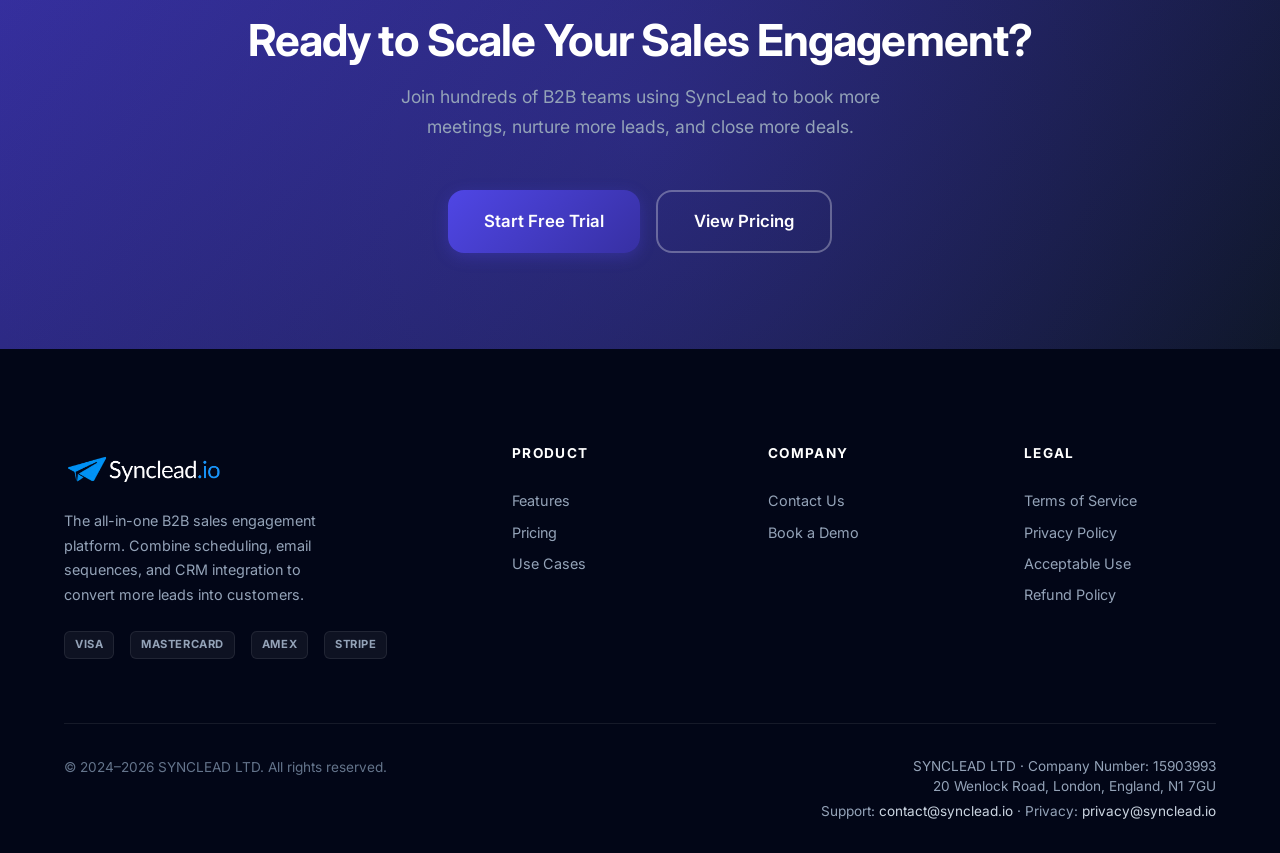
==== commit c4ec16cd: "Update platform imagery across homepage, features, and use-cases" ====
--- a/index.html
+++ b/index.html
@@ -63,7 +63,7 @@
           </div>
         </div>
         <div class="hero-image reveal">
-          <img src="images/hero-dashboard.png" alt="SyncLead dashboard showing calendar scheduling and email sequence builder" width="600" height="400" loading="eager">
+          <img src="images/hero-dashboard-new.png" alt="SyncLead dashboard showing calendar scheduling and email sequence builder" width="600" height="400" loading="eager">
         </div>
       </div>
     </div>
